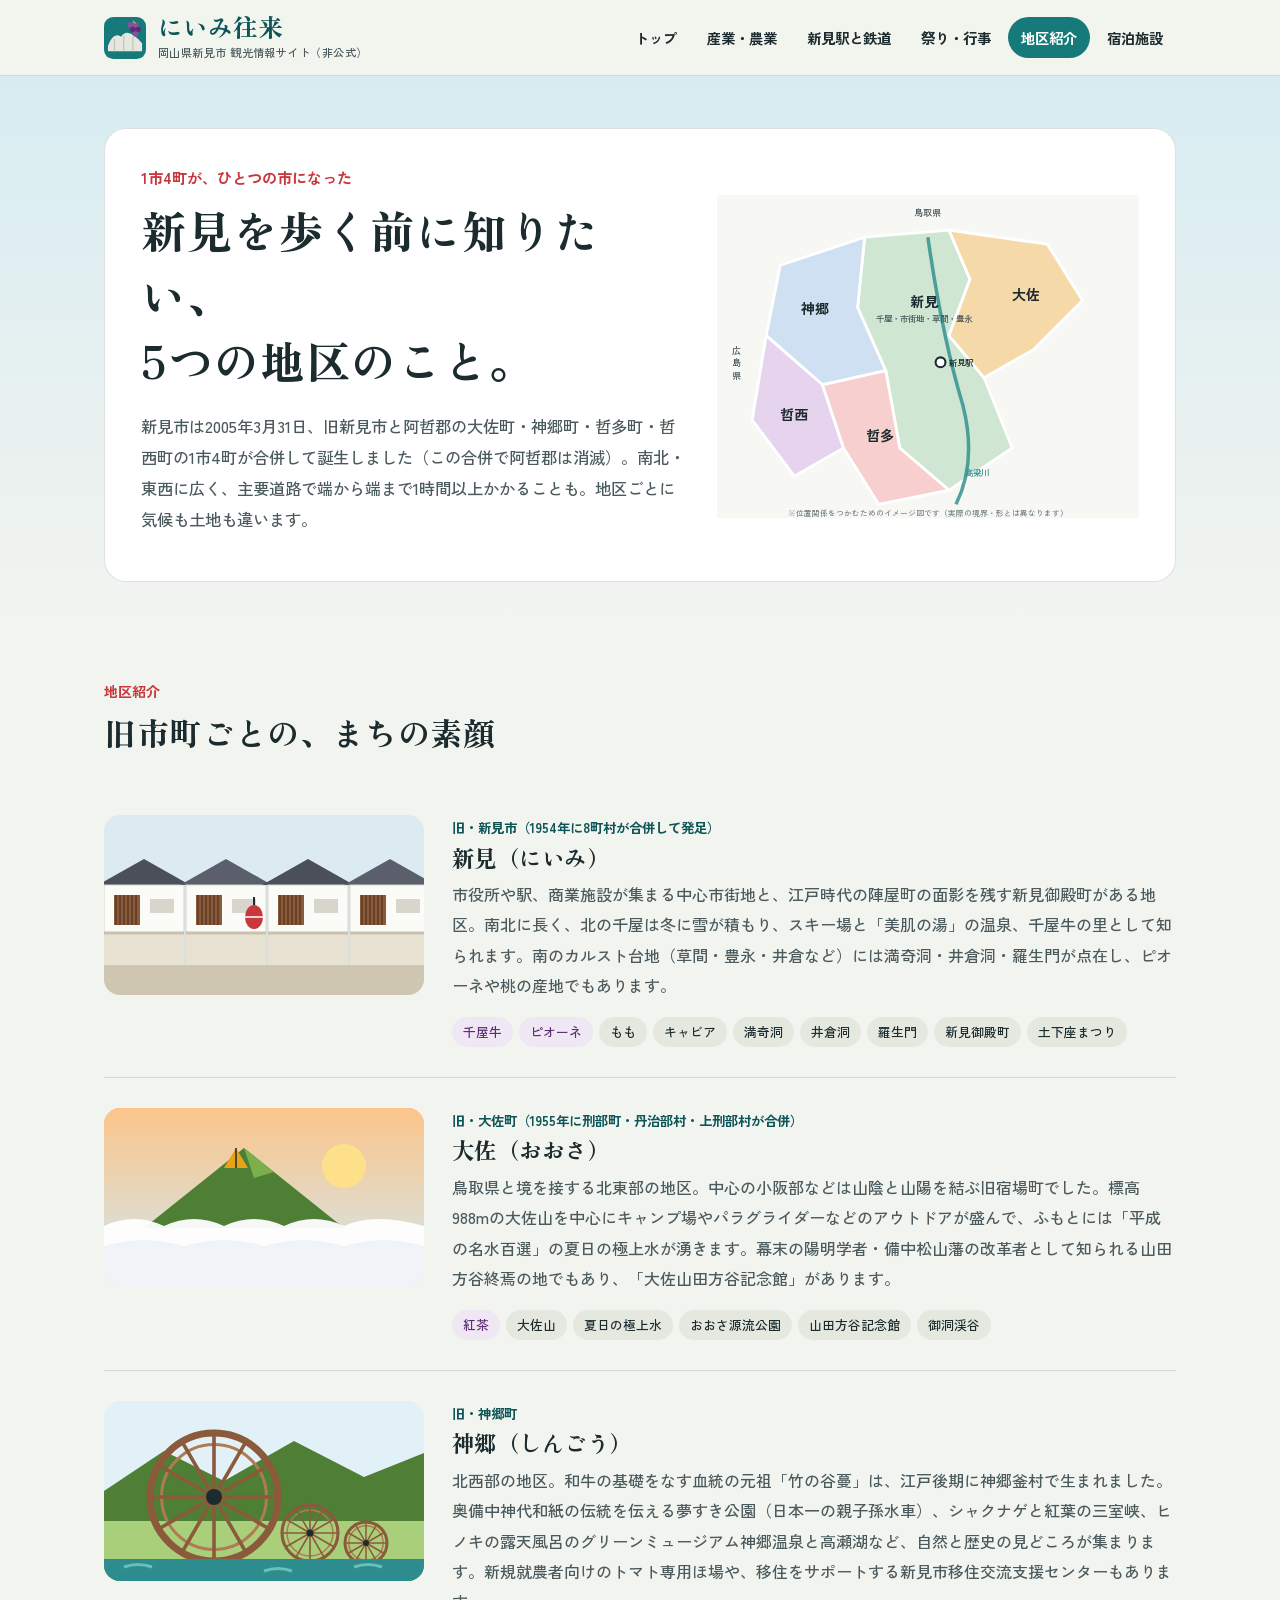
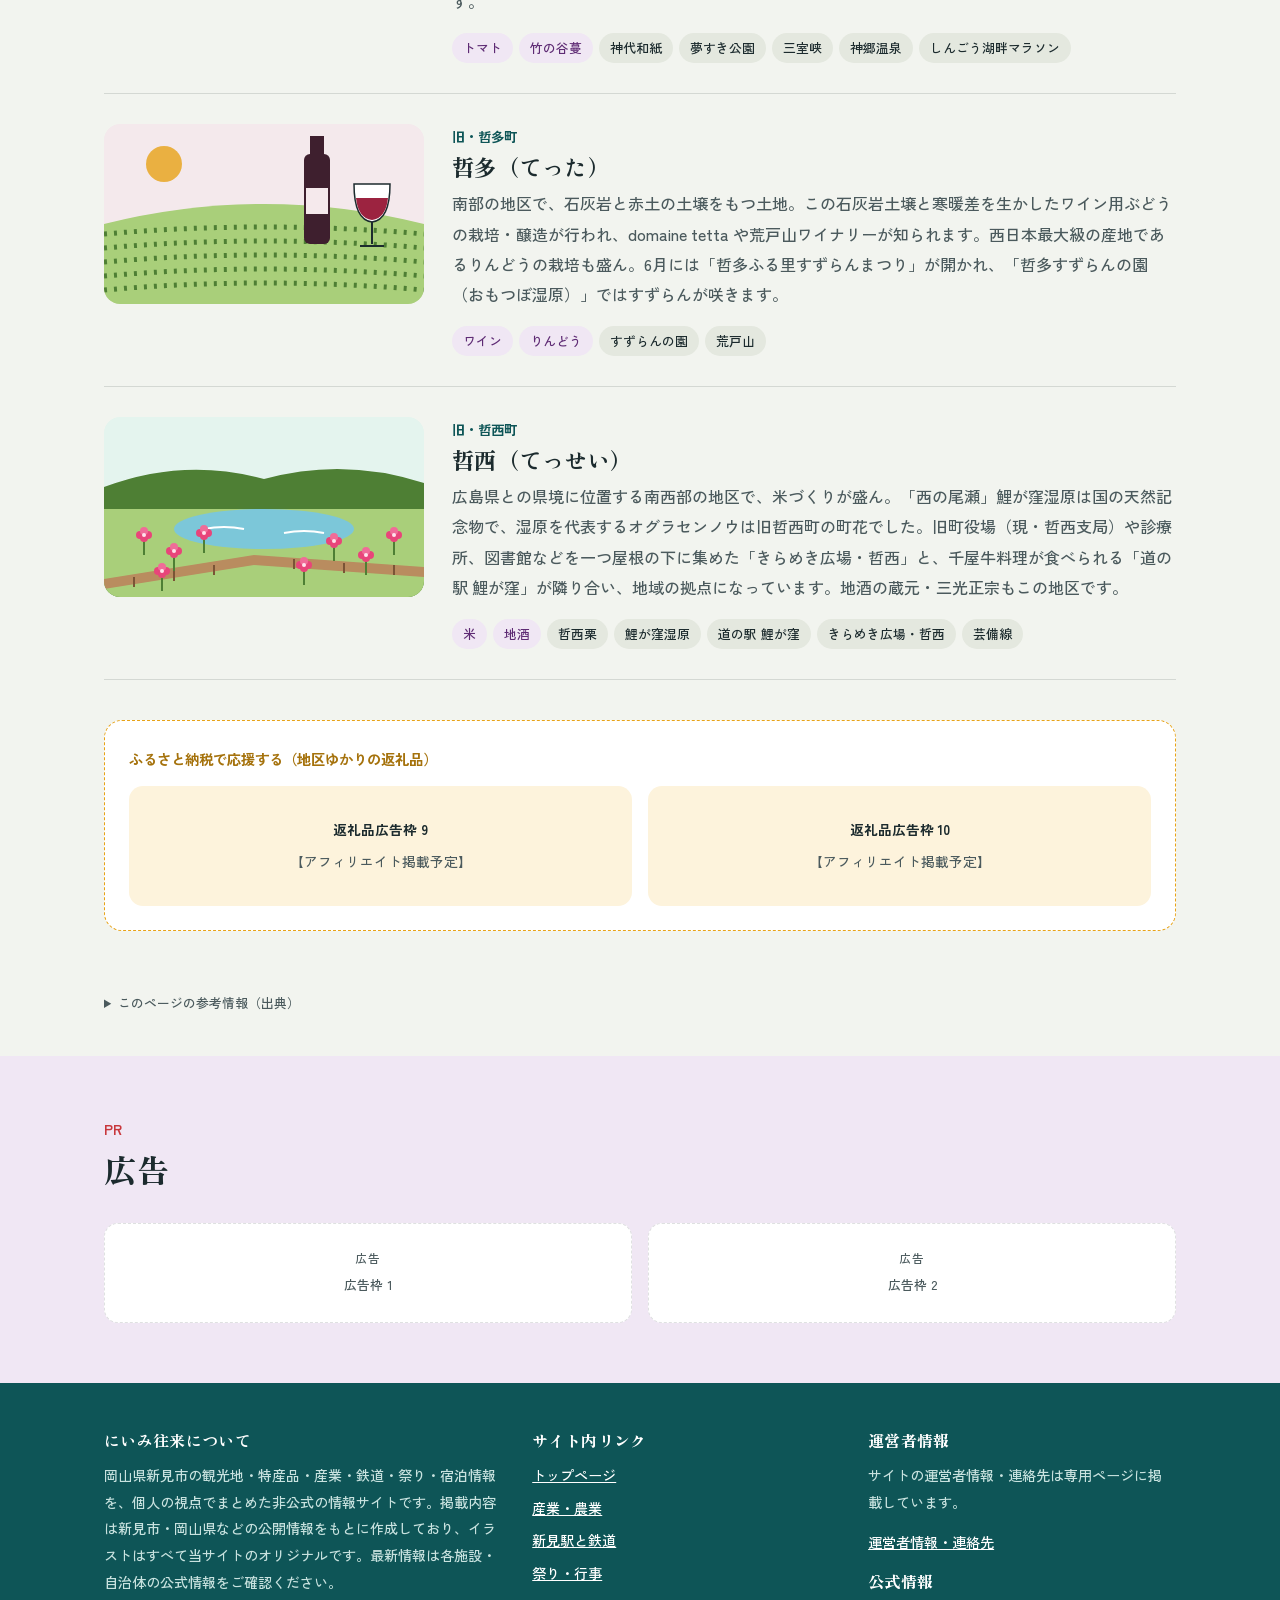
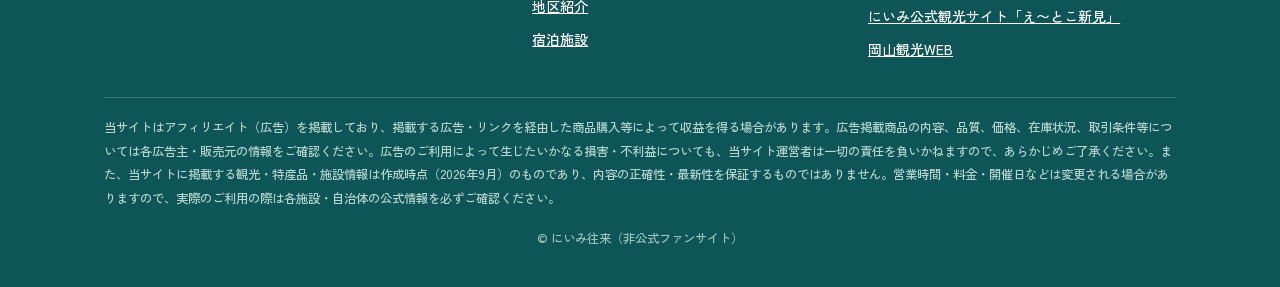
==== areas.html @ a533cf84 "Add files via upload" ====
<!DOCTYPE html>
<html lang="ja">
<head>
<meta charset="UTF-8">
<meta name="viewport" content="width=device-width, initial-scale=1.0">
<meta name="robots" content="index, follow">
<!-- 公開URLが決まったら href を書き換えてください -->
<link rel="canonical" href="https://leben-k.github.io/niimi/areas.html">
<title>地区紹介｜にいみ往来 岡山県新見市</title>
<meta name="description" content="新見市は2005年に旧新見市・大佐町・神郷町・哲多町・哲西町の1市4町が合併して誕生。5つの地区それぞれの歴史と特色、見どころ、特産を紹介します。">
<link rel="icon" type="image/svg+xml" href="favicon.svg">
<link rel="stylesheet" href="style.css">
</head>
<body>

<header class="site-header">
  <div class="wrap">
    <a class="brand" href="index.html"><svg class="brand-icon" aria-hidden="true" xmlns="http://www.w3.org/2000/svg" viewBox="0 0 64 64"><rect width="64" height="64" rx="14" fill="#16797A"/><path d="M6 44 Q14 22 26 30 Q36 14 58 40 V52 H6Z" fill="#E6E8E0"/><path d="M16 34 V52 M30 28 V52 M44 30 V52" stroke="#C4C8BB" stroke-width="2"/><circle cx="40" cy="12" r="4.2" fill="#8A4FA3"/><circle cx="48" cy="12" r="4.2" fill="#8A4FA3"/><circle cx="44" cy="19" r="4.2" fill="#5E2B74"/><circle cx="52" cy="19" r="4.2" fill="#5E2B74"/><circle cx="48" cy="26" r="4.2" fill="#8A4FA3"/><path d="M44 6 L48 10" stroke="#E8A317" stroke-width="2"/></svg><span><span class="brand-name">にいみ往来</span><span class="brand-sub">岡山県新見市 観光情報サイト（非公式）</span></span></a>
    <nav class="main-nav" aria-label="サイト内メニュー"><a href="index.html">トップ</a><a href="sangyo.html">産業・農業</a><a href="eki.html">新見駅と鉄道</a><a href="matsuri.html">祭り・行事</a><a href="areas.html" class="active">地区紹介</a><a href="shukuhaku.html">宿泊施設</a></nav>
  </div>
</header>
<main>

<section class="hero-sub">
  <div class="wrap">
    <div class="hero-copy">
      <div><span class="lead-place">1市4町が、ひとつの市になった</span><h1>新見を歩く前に知りたい、<br>5つの地区のこと。</h1><p>新見市は2005年3月31日、旧新見市と阿哲郡の大佐町・神郷町・哲多町・哲西町の1市4町が合併して誕生しました（この合併で阿哲郡は消滅）。南北・東西に広く、主要道路で端から端まで1時間以上かかることも。地区ごとに気候も土地も違います。</p></div>
      <svg class="areamap" viewBox="0 0 600 460" role="img" aria-label="新見市5地区の位置関係イメージ図" xmlns="http://www.w3.org/2000/svg" font-family="Zen Kaku Gothic New, sans-serif"><rect width="600" height="460" fill="#F7F8F4"/><text x="300" y="30" text-anchor="middle" font-size="13" fill="#46555A">鳥取県</text><g font-size="13" fill="#46555A"><text x="22" y="226">広</text><text x="22" y="244">島</text><text x="22" y="262">県</text></g><path d="M210 60 L330 50 L360 120 L330 200 L380 260 L420 360 L330 420 L260 360 L240 250 L200 160Z" fill="#CFE6D2" stroke="#fff" stroke-width="4"/><path d="M330 50 L470 70 L520 150 L450 220 L380 260 L330 200 L360 120Z" fill="#F6D9A8" stroke="#fff" stroke-width="4"/><path d="M210 60 L200 160 L240 250 L150 270 L70 200 L90 100Z" fill="#CFE0F2" stroke="#fff" stroke-width="4"/><path d="M70 200 L150 270 L180 360 L110 400 L50 320Z" fill="#E6D3EE" stroke="#fff" stroke-width="4"/><path d="M150 270 L240 250 L260 360 L330 420 L230 440 L180 360Z" fill="#F7CFCF" stroke="#fff" stroke-width="4"/><path d="M300 60 Q320 200 350 300 Q370 380 340 440" stroke="#2C8C8E" stroke-width="5" fill="none" opacity=".8"/><g font-size="20" font-weight="700" fill="#1C2B2E" text-anchor="middle"><text x="295" y="160">新見</text><text x="440" y="150">大佐</text><text x="140" y="170">神郷</text><text x="110" y="320">哲西</text><text x="232" y="350">哲多</text></g><g font-size="12" fill="#46555A" text-anchor="middle"><text x="295" y="180">千屋・市街地・草間・豊永</text><text x="370" y="400" fill="#2C8C8E">高梁川</text></g><circle cx="318" cy="238" r="7" fill="#fff" stroke="#1C2B2E" stroke-width="3"/><text x="330" y="244" font-size="12" fill="#1C2B2E">新見駅</text><text x="300" y="456" text-anchor="middle" font-size="11" fill="#7A8588">※位置関係をつかむためのイメージ図です（実際の境界・形とは異なります）</text></svg>
    </div>
  </div>
</section>
<section class="section">
  <div class="wrap">
    <div class="section-head"><span class="tag">地区紹介</span><h2>旧市町ごとの、まちの素顔</h2></div>
    <div class="area-block"><svg class="art" viewBox="0 0 320 180" role="img" aria-label="新見御殿町の白壁と格子の町並みのイラスト" xmlns="http://www.w3.org/2000/svg" preserveAspectRatio="xMidYMid slice"><rect width="320" height="180" fill="#DCEBF2"/><path d="M-6 70 L40 44 L86 70Z" fill="#4A4F5A"/><rect x="0" y="70" width="80" height="80" fill="#FBFBF7" stroke="#D7D5CC"/><rect x="0" y="118" width="80" height="32" fill="#E8E2D2"/><rect x="10" y="80" width="26" height="30" fill="#8A5A3B"/><path d="M12 80 V110" stroke="#5C3A24" stroke-width="1.5"/><path d="M16 80 V110" stroke="#5C3A24" stroke-width="1.5"/><path d="M20 80 V110" stroke="#5C3A24" stroke-width="1.5"/><path d="M24 80 V110" stroke="#5C3A24" stroke-width="1.5"/><path d="M28 80 V110" stroke="#5C3A24" stroke-width="1.5"/><path d="M32 80 V110" stroke="#5C3A24" stroke-width="1.5"/><rect x="46" y="84" width="24" height="14" fill="#D7D5CC"/><path d="M0 118 H80" stroke="#C9C1AD" stroke-width="3"/><path d="M76 70 L122 44 L168 70Z" fill="#5B5F6B"/><rect x="82" y="70" width="80" height="80" fill="#FBFBF7" stroke="#D7D5CC"/><rect x="82" y="118" width="80" height="32" fill="#E8E2D2"/><rect x="92" y="80" width="26" height="30" fill="#8A5A3B"/><path d="M94 80 V110" stroke="#5C3A24" stroke-width="1.5"/><path d="M98 80 V110" stroke="#5C3A24" stroke-width="1.5"/><path d="M102 80 V110" stroke="#5C3A24" stroke-width="1.5"/><path d="M106 80 V110" stroke="#5C3A24" stroke-width="1.5"/><path d="M110 80 V110" stroke="#5C3A24" stroke-width="1.5"/><path d="M114 80 V110" stroke="#5C3A24" stroke-width="1.5"/><rect x="128" y="84" width="24" height="14" fill="#D7D5CC"/><path d="M82 118 H162" stroke="#C9C1AD" stroke-width="3"/><path d="M158 70 L204 44 L250 70Z" fill="#4A4F5A"/><rect x="164" y="70" width="80" height="80" fill="#FBFBF7" stroke="#D7D5CC"/><rect x="164" y="118" width="80" height="32" fill="#E8E2D2"/><rect x="174" y="80" width="26" height="30" fill="#8A5A3B"/><path d="M176 80 V110" stroke="#5C3A24" stroke-width="1.5"/><path d="M180 80 V110" stroke="#5C3A24" stroke-width="1.5"/><path d="M184 80 V110" stroke="#5C3A24" stroke-width="1.5"/><path d="M188 80 V110" stroke="#5C3A24" stroke-width="1.5"/><path d="M192 80 V110" stroke="#5C3A24" stroke-width="1.5"/><path d="M196 80 V110" stroke="#5C3A24" stroke-width="1.5"/><rect x="210" y="84" width="24" height="14" fill="#D7D5CC"/><path d="M164 118 H244" stroke="#C9C1AD" stroke-width="3"/><path d="M240 70 L286 44 L332 70Z" fill="#5B5F6B"/><rect x="246" y="70" width="80" height="80" fill="#FBFBF7" stroke="#D7D5CC"/><rect x="246" y="118" width="80" height="32" fill="#E8E2D2"/><rect x="256" y="80" width="26" height="30" fill="#8A5A3B"/><path d="M258 80 V110" stroke="#5C3A24" stroke-width="1.5"/><path d="M262 80 V110" stroke="#5C3A24" stroke-width="1.5"/><path d="M266 80 V110" stroke="#5C3A24" stroke-width="1.5"/><path d="M270 80 V110" stroke="#5C3A24" stroke-width="1.5"/><path d="M274 80 V110" stroke="#5C3A24" stroke-width="1.5"/><path d="M278 80 V110" stroke="#5C3A24" stroke-width="1.5"/><rect x="292" y="84" width="24" height="14" fill="#D7D5CC"/><path d="M246 118 H326" stroke="#C9C1AD" stroke-width="3"/><rect y="150" width="320" height="30" fill="#CFC6B2"/><g transform="translate(150 96)"><path d="M0 -14 V-6" stroke="#1C2B2E" stroke-width="2"/><ellipse cx="0" cy="6" rx="9" ry="12" fill="#C8373B"/><path d="M-9 6 H9" stroke="#fff" stroke-width="1.5"/></g></svg><div><span class="old-name">旧・新見市（1954年に8町村が合併して発足）</span><h3>新見（にいみ）</h3><p>市役所や駅、商業施設が集まる中心市街地と、江戸時代の陣屋町の面影を残す新見御殿町がある地区。南北に長く、北の千屋は冬に雪が積もり、スキー場と「美肌の湯」の温泉、千屋牛の里として知られます。南のカルスト台地（草間・豊永・井倉など）には満奇洞・井倉洞・羅生門が点在し、ピオーネや桃の産地でもあります。</p><div class="chips"><span class="hot">千屋牛</span><span class="hot">ピオーネ</span><span class="">もも</span><span class="">キャビア</span><span class="">満奇洞</span><span class="">井倉洞</span><span class="">羅生門</span><span class="">新見御殿町</span><span class="">土下座まつり</span></div></div></div>
    <div class="area-block"><svg class="art" viewBox="0 0 320 180" role="img" aria-label="大佐山の雲海と朝日のイラスト" xmlns="http://www.w3.org/2000/svg" preserveAspectRatio="xMidYMid slice"><rect width="320" height="180" fill="#FCC58A"/><defs><linearGradient id="og" x1="0" y1="0" x2="0" y2="1"><stop offset="0" stop-color="#FCC58A"/><stop offset="1" stop-color="#CFE8F2"/></linearGradient></defs><rect width="320" height="180" fill="url(#og)"/><circle cx="240" cy="58" r="22" fill="#FFE08A"/><path d="M40 120 L140 40 L240 120Z" fill="#4E7F34"/><path d="M140 40 L170 64 L150 70 Z" fill="#7BAF4A"/><path d="M0 118 q30 -14 60 0 q30 -14 60 0 q30 -14 60 0 q30 -14 60 0 q30 -14 80 0 V180 H0Z" fill="#fff" opacity=".95"/><path d="M0 138 q40 -12 80 0 q40 -12 80 0 q40 -12 80 0 q40 -12 80 0 V180 H0Z" fill="#F0F4F8"/><path d="M120 60 L132 40 L144 60Z" fill="#E8A317"/><path d="M132 40 V60" stroke="#1C2B2E" stroke-width="1.5"/></svg><div><span class="old-name">旧・大佐町（1955年に刑部町・丹治部村・上刑部村が合併）</span><h3>大佐（おおさ）</h3><p>鳥取県と境を接する北東部の地区。中心の小阪部などは山陰と山陽を結ぶ旧宿場町でした。標高988mの大佐山を中心にキャンプ場やパラグライダーなどのアウトドアが盛んで、ふもとには「平成の名水百選」の夏日の極上水が湧きます。幕末の陽明学者・備中松山藩の改革者として知られる山田方谷終焉の地でもあり、「大佐山田方谷記念館」があります。</p><div class="chips"><span class="hot">紅茶</span><span class="">大佐山</span><span class="">夏日の極上水</span><span class="">おおさ源流公園</span><span class="">山田方谷記念館</span><span class="">御洞渓谷</span></div></div></div>
    <div class="area-block"><svg class="art" viewBox="0 0 320 180" role="img" aria-label="夢すき公園の親子孫水車のイラスト" xmlns="http://www.w3.org/2000/svg" preserveAspectRatio="xMidYMid slice"><rect width="320" height="180" fill="#E2F0F7"/><path d="M0 90 L60 50 L120 80 L190 40 L260 76 L320 52 V180 H0Z" fill="#4E7F34"/><rect y="120" width="320" height="60" fill="#A9CF7A"/><circle cx="110" cy="96" r="64" fill="none" stroke="#8A5A3B" stroke-width="7.1"/><circle cx="110" cy="96" r="52.5" fill="none" stroke="#B07B52" stroke-width="2.9"/><path d="M110 96 L174.0 96.0" stroke="#8A5A3B" stroke-width="3.6"/><path d="M110 96 L165.4 128.0" stroke="#8A5A3B" stroke-width="3.6"/><path d="M110 96 L142.0 151.4" stroke="#8A5A3B" stroke-width="3.6"/><path d="M110 96 L110.0 160.0" stroke="#8A5A3B" stroke-width="3.6"/><path d="M110 96 L78.0 151.4" stroke="#8A5A3B" stroke-width="3.6"/><path d="M110 96 L54.6 128.0" stroke="#8A5A3B" stroke-width="3.6"/><path d="M110 96 L46.0 96.0" stroke="#8A5A3B" stroke-width="3.6"/><path d="M110 96 L54.6 64.0" stroke="#8A5A3B" stroke-width="3.6"/><path d="M110 96 L78.0 40.6" stroke="#8A5A3B" stroke-width="3.6"/><path d="M110 96 L110.0 32.0" stroke="#8A5A3B" stroke-width="3.6"/><path d="M110 96 L142.0 40.6" stroke="#8A5A3B" stroke-width="3.6"/><path d="M110 96 L165.4 64.0" stroke="#8A5A3B" stroke-width="3.6"/><circle cx="110" cy="96" r="8.0" fill="#1C2B2E"/><circle cx="206" cy="132" r="28" fill="none" stroke="#8A5A3B" stroke-width="3.1"/><circle cx="206" cy="132" r="23.0" fill="none" stroke="#B07B52" stroke-width="1.5"/><path d="M206 132 L234.0 132.0" stroke="#8A5A3B" stroke-width="1.6"/><path d="M206 132 L230.2 146.0" stroke="#8A5A3B" stroke-width="1.6"/><path d="M206 132 L220.0 156.2" stroke="#8A5A3B" stroke-width="1.6"/><path d="M206 132 L206.0 160.0" stroke="#8A5A3B" stroke-width="1.6"/><path d="M206 132 L192.0 156.2" stroke="#8A5A3B" stroke-width="1.6"/><path d="M206 132 L181.8 146.0" stroke="#8A5A3B" stroke-width="1.6"/><path d="M206 132 L178.0 132.0" stroke="#8A5A3B" stroke-width="1.6"/><path d="M206 132 L181.8 118.0" stroke="#8A5A3B" stroke-width="1.6"/><path d="M206 132 L192.0 107.8" stroke="#8A5A3B" stroke-width="1.6"/><path d="M206 132 L206.0 104.0" stroke="#8A5A3B" stroke-width="1.6"/><path d="M206 132 L220.0 107.8" stroke="#8A5A3B" stroke-width="1.6"/><path d="M206 132 L230.2 118.0" stroke="#8A5A3B" stroke-width="1.6"/><circle cx="206" cy="132" r="3.5" fill="#1C2B2E"/><circle cx="262" cy="142" r="21" fill="none" stroke="#8A5A3B" stroke-width="3.0"/><circle cx="262" cy="142" r="17.2" fill="none" stroke="#B07B52" stroke-width="1.5"/><path d="M262 142 L283.0 142.0" stroke="#8A5A3B" stroke-width="1.5"/><path d="M262 142 L280.2 152.5" stroke="#8A5A3B" stroke-width="1.5"/><path d="M262 142 L272.5 160.2" stroke="#8A5A3B" stroke-width="1.5"/><path d="M262 142 L262.0 163.0" stroke="#8A5A3B" stroke-width="1.5"/><path d="M262 142 L251.5 160.2" stroke="#8A5A3B" stroke-width="1.5"/><path d="M262 142 L243.8 152.5" stroke="#8A5A3B" stroke-width="1.5"/><path d="M262 142 L241.0 142.0" stroke="#8A5A3B" stroke-width="1.5"/><path d="M262 142 L243.8 131.5" stroke="#8A5A3B" stroke-width="1.5"/><path d="M262 142 L251.5 123.8" stroke="#8A5A3B" stroke-width="1.5"/><path d="M262 142 L262.0 121.0" stroke="#8A5A3B" stroke-width="1.5"/><path d="M262 142 L272.5 123.8" stroke="#8A5A3B" stroke-width="1.5"/><path d="M262 142 L280.2 131.5" stroke="#8A5A3B" stroke-width="1.5"/><circle cx="262" cy="142" r="3.0" fill="#1C2B2E"/><rect y="158" width="320" height="22" fill="#2C8C8E"/><path d="M20 166 q14 -5 28 0 M160 170 q14 -5 28 0 M250 166 q14 -5 28 0" stroke="#6BBFBB" stroke-width="3" fill="none"/></svg><div><span class="old-name">旧・神郷町</span><h3>神郷（しんごう）</h3><p>北西部の地区。和牛の基礎をなす血統の元祖「竹の谷蔓」は、江戸後期に神郷釜村で生まれました。奥備中神代和紙の伝統を伝える夢すき公園（日本一の親子孫水車）、シャクナゲと紅葉の三室峡、ヒノキの露天風呂のグリーンミュージアム神郷温泉と高瀬湖など、自然と歴史の見どころが集まります。新規就農者向けのトマト専用ほ場や、移住をサポートする新見市移住交流支援センターもあります。</p><div class="chips"><span class="hot">トマト</span><span class="hot">竹の谷蔓</span><span class="">神代和紙</span><span class="">夢すき公園</span><span class="">三室峡</span><span class="">神郷温泉</span><span class="">しんごう湖畔マラソン</span></div></div></div>
    <div class="area-block"><svg class="art" viewBox="0 0 320 180" role="img" aria-label="石灰岩土壌のぶどう畑とワインのイラスト" xmlns="http://www.w3.org/2000/svg" preserveAspectRatio="xMidYMid slice"><rect width="320" height="180" fill="#F4E9EC"/><path d="M0 100 Q160 60 320 100 V180 H0Z" fill="#A9CF7A"/><path d="M0 110 Q160 96 320 110" stroke="#4E7F34" stroke-width="5" stroke-dasharray="3 7" fill="none"/><path d="M0 124 Q160 110 320 124" stroke="#4E7F34" stroke-width="5" stroke-dasharray="3 7" fill="none"/><path d="M0 138 Q160 124 320 138" stroke="#4E7F34" stroke-width="5" stroke-dasharray="3 7" fill="none"/><path d="M0 152 Q160 138 320 152" stroke="#4E7F34" stroke-width="5" stroke-dasharray="3 7" fill="none"/><path d="M0 166 Q160 152 320 166" stroke="#4E7F34" stroke-width="5" stroke-dasharray="3 7" fill="none"/><rect x="200" y="30" width="26" height="90" rx="6" fill="#3E1F2E"/><rect x="206" y="12" width="14" height="24" fill="#3E1F2E"/><rect x="202" y="64" width="22" height="26" fill="#F5E9EC"/><path d="M250 60 H286 Q286 96 268 98 Q250 96 250 60Z" fill="#fff" stroke="#1C2B2E" stroke-width="1.5"/><path d="M252 74 H284 Q282 94 268 96 Q254 94 252 74Z" fill="#9C2340"/><path d="M268 98 V120 M256 122 H280" stroke="#1C2B2E" stroke-width="2"/><circle cx="60" cy="40" r="18" fill="#E8A317" opacity=".8"/></svg><div><span class="old-name">旧・哲多町</span><h3>哲多（てった）</h3><p>南部の地区で、石灰岩と赤土の土壌をもつ土地。この石灰岩土壌と寒暖差を生かしたワイン用ぶどうの栽培・醸造が行われ、domaine tetta や荒戸山ワイナリーが知られます。西日本最大級の産地であるりんどうの栽培も盛ん。6月には「哲多ふる里すずらんまつり」が開かれ、「哲多すずらんの園（おもつぼ湿原）」ではすずらんが咲きます。</p><div class="chips"><span class="hot">ワイン</span><span class="hot">りんどう</span><span class="">すずらんの園</span><span class="">荒戸山</span></div></div></div>
    <div class="area-block"><svg class="art" viewBox="0 0 320 180" role="img" aria-label="鯉が窪湿原の木道とオグラセンノウのイラスト" xmlns="http://www.w3.org/2000/svg" preserveAspectRatio="xMidYMid slice"><rect width="320" height="180" fill="#E4F4EE"/><path d="M0 70 Q80 40 160 62 Q240 40 320 66 V180 H0Z" fill="#4E7F34"/><path d="M0 92 H320 V180 H0Z" fill="#A9CF7A"/><ellipse cx="160" cy="112" rx="90" ry="20" fill="#7CC7D9"/><path d="M100 112 q20 -4 40 0 M180 116 q20 -4 40 0" stroke="#fff" stroke-width="2" fill="none"/><path d="M0 162 L150 138 L320 150 L320 160 L150 148 L0 172Z" fill="#B98C5F"/><path d="M30 160 V170 M70 154 V164 M110 148 V158 M190 142 V152 M240 146 V156 M290 148 V158" stroke="#7A5436" stroke-width="2"/><g transform="translate(40 120)"><path d="M0 0 V18" stroke="#4E7F34" stroke-width="2"/><circle cx="-4" cy="-2" r="4" fill="#E8457A"/><circle cx="4" cy="-2" r="4" fill="#E8457A"/><circle cx="0" cy="-6" r="4" fill="#F06C98"/><circle cx="0" cy="1" r="4" fill="#E8457A"/><circle cx="0" cy="-2" r="2" fill="#FFE3EC"/></g><g transform="translate(70 136)"><path d="M0 0 V18" stroke="#4E7F34" stroke-width="2"/><circle cx="-4" cy="-2" r="4" fill="#E8457A"/><circle cx="4" cy="-2" r="4" fill="#E8457A"/><circle cx="0" cy="-6" r="4" fill="#F06C98"/><circle cx="0" cy="1" r="4" fill="#E8457A"/><circle cx="0" cy="-2" r="2" fill="#FFE3EC"/></g><g transform="translate(100 118)"><path d="M0 0 V18" stroke="#4E7F34" stroke-width="2"/><circle cx="-4" cy="-2" r="4" fill="#E8457A"/><circle cx="4" cy="-2" r="4" fill="#E8457A"/><circle cx="0" cy="-6" r="4" fill="#F06C98"/><circle cx="0" cy="1" r="4" fill="#E8457A"/><circle cx="0" cy="-2" r="2" fill="#FFE3EC"/></g><g transform="translate(230 126)"><path d="M0 0 V18" stroke="#4E7F34" stroke-width="2"/><circle cx="-4" cy="-2" r="4" fill="#E8457A"/><circle cx="4" cy="-2" r="4" fill="#E8457A"/><circle cx="0" cy="-6" r="4" fill="#F06C98"/><circle cx="0" cy="1" r="4" fill="#E8457A"/><circle cx="0" cy="-2" r="2" fill="#FFE3EC"/></g><g transform="translate(262 140)"><path d="M0 0 V18" stroke="#4E7F34" stroke-width="2"/><circle cx="-4" cy="-2" r="4" fill="#E8457A"/><circle cx="4" cy="-2" r="4" fill="#E8457A"/><circle cx="0" cy="-6" r="4" fill="#F06C98"/><circle cx="0" cy="1" r="4" fill="#E8457A"/><circle cx="0" cy="-2" r="2" fill="#FFE3EC"/></g><g transform="translate(290 120)"><path d="M0 0 V18" stroke="#4E7F34" stroke-width="2"/><circle cx="-4" cy="-2" r="4" fill="#E8457A"/><circle cx="4" cy="-2" r="4" fill="#E8457A"/><circle cx="0" cy="-6" r="4" fill="#F06C98"/><circle cx="0" cy="1" r="4" fill="#E8457A"/><circle cx="0" cy="-2" r="2" fill="#FFE3EC"/></g><g transform="translate(200 150)"><path d="M0 0 V18" stroke="#4E7F34" stroke-width="2"/><circle cx="-4" cy="-2" r="4" fill="#E8457A"/><circle cx="4" cy="-2" r="4" fill="#E8457A"/><circle cx="0" cy="-6" r="4" fill="#F06C98"/><circle cx="0" cy="1" r="4" fill="#E8457A"/><circle cx="0" cy="-2" r="2" fill="#FFE3EC"/></g><g transform="translate(58 156)"><path d="M0 0 V18" stroke="#4E7F34" stroke-width="2"/><circle cx="-4" cy="-2" r="4" fill="#E8457A"/><circle cx="4" cy="-2" r="4" fill="#E8457A"/><circle cx="0" cy="-6" r="4" fill="#F06C98"/><circle cx="0" cy="1" r="4" fill="#E8457A"/><circle cx="0" cy="-2" r="2" fill="#FFE3EC"/></g></svg><div><span class="old-name">旧・哲西町</span><h3>哲西（てっせい）</h3><p>広島県との県境に位置する南西部の地区で、米づくりが盛ん。「西の尾瀬」鯉が窪湿原は国の天然記念物で、湿原を代表するオグラセンノウは旧哲西町の町花でした。旧町役場（現・哲西支局）や診療所、図書館などを一つ屋根の下に集めた「きらめき広場・哲西」と、千屋牛料理が食べられる「道の駅 鯉が窪」が隣り合い、地域の拠点になっています。地酒の蔵元・三光正宗もこの地区です。</p><div class="chips"><span class="hot">米</span><span class="hot">地酒</span><span class="">哲西栗</span><span class="">鯉が窪湿原</span><span class="">道の駅 鯉が窪</span><span class="">きらめき広場・哲西</span><span class="">芸備線</span></div></div></div>
    
    <div class="furusato-block">
      <span class="furusato-label">ふるさと納税で応援する（地区ゆかりの返礼品）</span>
      <div class="furusato-grid">
        <!-- ふるさと納税アフィリエイト広告9 ここに挿入 -->
        <div class="furusato-slot"><span class="slot-title">返礼品広告枠 9</span><span>【アフィリエイト掲載予定】</span></div>
        <!-- ふるさと納税アフィリエイト広告10 ここに挿入 -->
        <div class="furusato-slot"><span class="slot-title">返礼品広告枠 10</span><span>【アフィリエイト掲載予定】</span></div>
      </div>
    </div>
  </div>
</section>
<div class="sources wrap" style="padding-bottom:40px;"><details><summary>このページの参考情報（出典）</summary><ul><li><a href="https://nimmi.jp/main190405/" target="_blank" rel="noopener">にいみってどんなところ？ 5つのエリア（ニミログ）</a></li><li><a href="https://ja.wikipedia.org/wiki/%E6%96%B0%E8%A6%8B%E5%B8%82" target="_blank" rel="noopener">新見市（Wikipedia）</a></li><li><a href="https://ja.wikipedia.org/wiki/%E5%A4%A7%E4%BD%90%E7%94%BA" target="_blank" rel="noopener">大佐町（Wikipedia）</a></li><li><a href="https://kotobank.jp/word/%E5%A4%A7%E4%BD%90%E5%B1%B1-39230" target="_blank" rel="noopener">大佐山（コトバンク）</a></li><li><a href="https://ja.wikipedia.org/wiki/%E7%AB%B9%E3%81%AE%E8%B0%B7%E8%94%93" target="_blank" rel="noopener">竹の谷蔓（Wikipedia）</a></li><li><a href="https://nihonwine.jp/winery_intro/tetta/" target="_blank" rel="noopener">domaine tetta（日本ワイン）</a></li><li><a href="https://4travel.jp/travelogue/10692525" target="_blank" rel="noopener">鯉が窪湿原（フォートラベル旅行記）</a></li></ul></details></div>
</main>
<!-- ===================== アフィリエイト広告（下部・2枠横並び） ===================== -->
<section class="section tint-pione">
  <div class="wrap">
    <div class="section-head"><span class="tag">PR</span><h2>広告</h2></div>
    <div class="ad-row">
      <!-- アフィリエイト広告1 ここに挿入してください -->
      <div class="ad-slot"><span class="ad-label">広告</span><span class="ad-note">広告枠 1</span></div>
      <!-- アフィリエイト広告2 ここに挿入してください -->
      <div class="ad-slot"><span class="ad-label">広告</span><span class="ad-note">広告枠 2</span></div>
    </div>
  </div>
</section>

<footer class="site-footer">
  <div class="wrap">
    <div class="footer-grid">
      <div>
        <h4>にいみ往来について</h4>
        <p>岡山県新見市の観光地・特産品・産業・鉄道・祭り・宿泊情報を、個人の視点でまとめた非公式の情報サイトです。掲載内容は新見市・岡山県などの公開情報をもとに作成しており、イラストはすべて当サイトのオリジナルです。最新情報は各施設・自治体の公式情報をご確認ください。</p>
      </div>
      <div>
        <h4>サイト内リンク</h4>
        <ul><li><a href="index.html">トップページ</a></li><li><a href="sangyo.html">産業・農業</a></li><li><a href="eki.html">新見駅と鉄道</a></li><li><a href="matsuri.html">祭り・行事</a></li><li><a href="areas.html">地区紹介</a></li><li><a href="shukuhaku.html">宿泊施設</a></li></ul>
      </div>
      <div>
        <h4>運営者情報</h4>
        <p>サイトの運営者情報・連絡先は専用ページに掲載しています。</p>
        <ul><li><a href="unei.html">運営者情報・連絡先</a></li></ul>
        <h4 style="margin-top:14px;">公式情報</h4>
        <ul>
          <li><a href="https://www.city.niimi.okayama.jp/kanko/" target="_blank" rel="noopener">にいみ公式観光サイト「え〜とこ新見」</a></li>
          <li><a href="https://www.okayama-kanko.jp/" target="_blank" rel="noopener">岡山観光WEB</a></li>
        </ul>
      </div>
    </div>
    <div class="disclaimer">
      当サイトはアフィリエイト（広告）を掲載しており、掲載する広告・リンクを経由した商品購入等によって収益を得る場合があります。広告掲載商品の内容、品質、価格、在庫状況、取引条件等については各広告主・販売元の情報をご確認ください。広告のご利用によって生じたいかなる損害・不利益についても、当サイト運営者は一切の責任を負いかねますので、あらかじめご了承ください。また、当サイトに掲載する観光・特産品・施設情報は作成時点（2026年9月）のものであり、内容の正確性・最新性を保証するものではありません。営業時間・料金・開催日などは変更される場合がありますので、実際のご利用の際は各施設・自治体の公式情報を必ずご確認ください。
    </div>
    <p class="copyright">© にいみ往来（非公式ファンサイト）</p>
  </div>
</footer>
</body>
</html>
---- style.css ----
@import url('https://fonts.googleapis.com/css2?family=Zen+Antique+Soft&family=Zen+Kaku+Gothic+New:wght@400;500;700;900&display=swap');

/* =========================================================
   にいみ往来 — 色は新見の素材から
   石灰白（カルスト）／高梁川の青緑／ピオーネの紫／紅葉の朱／稲穂の金
   ========================================================= */
:root{
  --limestone:#F2F4EF;
  --limestone-deep:#E4E8DF;
  --river:#16797A;
  --river-deep:#0E5557;
  --river-pale:#DDF0EE;
  --pione:#5E2B74;
  --pione-pale:#F0E7F4;
  --maple:#C8373B;
  --maple-pale:#FBE9E7;
  --gold:#E8A317;
  --gold-pale:#FDF3DC;
  --leaf-pale:#E8F2DE;
  --ink:#1C2B2E;
  --ink-sub:#4B5A5D;
  --line:rgba(28,43,46,0.14);
  --white:#FFFFFF;
}

*{box-sizing:border-box;}
html{scroll-behavior:smooth;}
@media (prefers-reduced-motion:reduce){html{scroll-behavior:auto;}}

body{
  margin:0;
  background:var(--limestone);
  color:var(--ink);
  font-family:'Zen Kaku Gothic New','Hiragino Kaku Gothic ProN','Yu Gothic',sans-serif;
  font-weight:500;
  line-height:1.9;
  -webkit-font-smoothing:antialiased;
}
h1,h2,h3,h4{
  font-family:'Zen Antique Soft','Hiragino Mincho ProN','Yu Mincho',serif;
  font-weight:400;
  margin:0 0 .5em;
  line-height:1.45;
  letter-spacing:.02em;
}
p{margin:0 0 1em;}
a{color:var(--river-deep);}
a:hover{color:var(--maple);}
:focus-visible{outline:3px solid var(--gold); outline-offset:3px; border-radius:4px;}
img,svg{max-width:100%; display:block;}

.wrap{max-width:1120px; margin:0 auto; padding:0 24px;}

/* ---------- header ---------- */
.site-header{
  position:sticky; top:0; z-index:50;
  background:rgba(242,244,239,.94);
  backdrop-filter:blur(6px);
  border-bottom:1px solid var(--line);
}
.site-header .wrap{
  display:flex; align-items:center; justify-content:space-between;
  padding-top:12px; padding-bottom:12px; flex-wrap:wrap; gap:10px;
}
.brand{display:flex; align-items:center; gap:12px; text-decoration:none; color:var(--ink);}
.brand-icon{width:42px; height:42px; flex-shrink:0;}
.brand-name{font-family:'Zen Antique Soft',serif; font-size:1.55rem; line-height:1.2; display:block; color:var(--river-deep);}
.brand-sub{display:block; font-size:.7rem; color:var(--ink-sub); letter-spacing:.04em;}
.main-nav{display:flex; gap:4px; flex-wrap:wrap;}
.main-nav a{
  display:inline-block; padding:7px 13px; border-radius:999px;
  font-weight:700; font-size:.9rem; color:var(--ink); text-decoration:none;
}
.main-nav a:hover{background:var(--river-pale); color:var(--river-deep);}
.main-nav a.active{background:var(--river); color:#fff;}

/* ---------- hero ---------- */
.hero{position:relative; background:#BFE2EE;}
.hero .panorama{width:100%; height:clamp(260px,38vw,440px);}
.hero-copy{
  position:relative; margin-top:-90px; z-index:2;
  background:var(--white); border-radius:22px; padding:34px 36px 30px;
  max-width:720px; border:1px solid var(--line);
}
.hero-copy .lead-place{color:var(--maple); font-weight:700; font-size:.95rem; display:block; margin-bottom:6px;}
.hero-copy h1{font-size:clamp(1.8rem,4.2vw,2.8rem); margin-bottom:.4em; color:var(--ink);}
.hero-copy p{color:var(--ink-sub); font-size:1.02rem; max-width:44em;}
.hero-sub{padding:52px 0 36px; background:linear-gradient(180deg,#D7ECF2 0%,var(--limestone) 100%);}
.hero-sub .hero-copy{margin-top:0; max-width:none; display:grid; grid-template-columns:1.3fr 1fr; gap:28px; align-items:center;}
.hero-sub .hero-copy .art{border-radius:16px;}
.btn{
  display:inline-block; padding:12px 26px; border-radius:999px; margin:8px 6px 0 0;
  background:var(--river); color:#fff; font-weight:700; text-decoration:none;
}
.btn:hover{background:var(--river-deep); color:#fff;}
.btn-outline{background:transparent; border:2px solid var(--river); color:var(--river-deep);}
.btn-outline:hover{background:var(--river-pale); color:var(--river-deep);}

/* ---------- facts band ---------- */
.facts{padding:34px 0 10px;}
.facts dl{display:grid; grid-template-columns:repeat(auto-fit,minmax(170px,1fr)); gap:14px; margin:0;}
.facts .fact{background:var(--white); border:1px solid var(--line); border-radius:14px; padding:14px 18px;}
.facts dt{font-size:.8rem; color:var(--ink-sub);}
.facts dd{margin:0; font-family:'Zen Antique Soft',serif; font-size:1.5rem; color:var(--river-deep); line-height:1.3;}
.facts dd small{font-family:'Zen Kaku Gothic New',sans-serif; font-size:.78rem; color:var(--ink-sub);}
.facts .src{font-size:.75rem; color:var(--ink-sub); margin-top:8px;}

/* ---------- sections ---------- */
.section{padding:60px 0;}
.section.tint-river{background:var(--river-pale);}
.section.tint-pione{background:var(--pione-pale);}
.section.tint-gold{background:var(--gold-pale);}
.section.tint-leaf{background:var(--leaf-pale);}
.section.tint-maple{background:var(--maple-pale);}
.section-head{max-width:700px; margin:0 0 30px;}
.section-head .tag{color:var(--maple); font-weight:700; font-size:.88rem; display:block; margin-bottom:4px;}
.section-head h2{font-size:clamp(1.45rem,3vw,2rem);}
.section-head p{color:var(--ink-sub); margin-bottom:0;}

/* ---------- illustrated cards ---------- */
.grid{display:grid; grid-template-columns:repeat(auto-fill,minmax(250px,1fr)); gap:22px;}
.grid.wide{grid-template-columns:repeat(auto-fill,minmax(320px,1fr));}
.card{
  background:var(--white); border:1px solid var(--line); border-radius:18px;
  overflow:hidden; display:flex; flex-direction:column;
}
.card .art{width:100%; aspect-ratio:16/9; height:auto;}
.card-body{padding:18px 20px 20px; display:flex; flex-direction:column; gap:6px; flex:1;}
.card .place{font-size:.78rem; font-weight:700; color:var(--river-deep);}
.card h3{font-size:1.14rem; margin:0;}
.card p{color:var(--ink-sub); font-size:.92rem; margin:0;}
.card .note{
  margin-top:auto; padding-top:10px; font-size:.8rem; color:var(--ink);
}
.card .note span{display:inline-block; background:var(--limestone); border-radius:8px; padding:3px 10px;}
.card .alert{font-size:.8rem; color:var(--maple); font-weight:700;}

/* ---------- spot list (gourmet etc.) ---------- */
.spots{display:grid; grid-template-columns:repeat(auto-fill,minmax(300px,1fr)); gap:16px;}
.spot{background:var(--white); border-radius:14px; padding:18px 20px; border-left:6px solid var(--gold);}
.spot:nth-child(3n+2){border-left-color:var(--river);}
.spot:nth-child(3n){border-left-color:var(--pione);}
.spot h3{font-size:1.05rem; margin-bottom:2px;}
.spot .where{font-size:.8rem; color:var(--ink-sub); display:block; margin-bottom:6px;}
.spot p{font-size:.92rem; color:var(--ink-sub); margin:0;}

/* ---------- feature split ---------- */
.split{display:grid; grid-template-columns:1fr 1fr; gap:34px; align-items:center;}
.split .art, .split .railmap, .split .areamap{border-radius:18px; border:1px solid var(--line); background:#fff;}
.split.reverse > :first-child{order:2;}
.split h3{font-size:1.35rem;}
.split p{color:var(--ink-sub);}

/* ---------- data table ---------- */
.table-scroll{overflow-x:auto; background:#fff; border-radius:14px; border:1px solid var(--line);}
table.info{border-collapse:collapse; width:100%; min-width:520px; font-size:.92rem;}
table.info th, table.info td{padding:12px 16px; border-bottom:1px solid var(--line); text-align:left; vertical-align:top;}
table.info th{background:var(--river-pale); color:var(--river-deep); white-space:nowrap; font-weight:700;}
table.info tr:last-child th, table.info tr:last-child td{border-bottom:none;}

/* ---------- area blocks ---------- */
.area-block{display:grid; grid-template-columns:320px 1fr; gap:28px; padding:30px 0; border-bottom:1px solid var(--line); align-items:start;}
.area-block:last-child{border-bottom:none;}
.area-block .art{border-radius:16px; width:100%; height:auto; aspect-ratio:16/9;}
.area-block .old-name{font-size:.84rem; color:var(--river-deep); font-weight:700; display:block;}
.area-block h3{font-size:1.4rem; margin-bottom:6px;}
.area-block p{color:var(--ink-sub);}
.chips{display:flex; flex-wrap:wrap; gap:6px; margin-top:4px;}
.chips span{font-size:.8rem; background:var(--limestone-deep); padding:3px 11px; border-radius:999px;}
.chips span.hot{background:var(--pione-pale); color:var(--pione);}

/* ---------- timeline ---------- */
.month-block{margin-bottom:42px;}
.month-block > h3{
  font-size:1.3rem; display:flex; align-items:center; gap:10px;
  padding-bottom:6px; border-bottom:2px solid var(--maple); margin-bottom:18px;
}
.events{display:grid; grid-template-columns:repeat(auto-fill,minmax(310px,1fr)); gap:16px;}
.event{background:#fff; border:1px solid var(--line); border-radius:16px; padding:16px 18px; display:grid; grid-template-columns:56px 1fr; gap:14px;}
.event .ev-icon{width:56px; height:56px; background:var(--limestone); border-radius:12px; padding:4px;}
.event .when{font-size:.8rem; font-weight:700; color:var(--maple);}
.event h4{font-family:'Zen Antique Soft',serif; font-size:1.08rem; margin:2px 0 4px;}
.event .meta{font-size:.78rem; color:var(--ink-sub); margin-bottom:4px;}
.event p{font-size:.88rem; color:var(--ink-sub); margin:0;}
.event.highlight{grid-column:1/-1; background:var(--maple-pale); border-color:rgba(200,55,59,.35); grid-template-columns:120px 1fr;}
.event.highlight .ev-icon{width:120px; height:120px; background:#fff;}
.event.highlight h4{font-size:1.4rem;}
.event.highlight p{font-size:.95rem;}

/* ---------- lodging ---------- */
.lodging-item{display:flex; gap:18px; padding:20px 0; border-bottom:1px solid var(--line);}
.lodging-item:last-child{border-bottom:none;}
.lodging-item .icon{width:48px; height:48px; flex-shrink:0; margin-top:4px;}
.lodging-item h4{font-size:1.1rem; margin-bottom:2px;}
.lodging-item .where{font-size:.8rem; color:var(--ink-sub);}
.lodging-item p{color:var(--ink-sub); font-size:.92rem; margin:4px 0 0;}
.lodge-group{background:#fff; border-radius:18px; padding:8px 26px; border:1px solid var(--line);}

/* ---------- callout ---------- */
.callout{background:#fff; border:2px dashed var(--gold); border-radius:16px; padding:16px 20px; font-size:.9rem; color:var(--ink-sub);}
.callout strong{color:var(--ink);}

/* ---------- furusato / ad ---------- */
.furusato-block{margin-top:40px; padding:24px; background:#fff; border:1px dashed var(--gold); border-radius:18px;}
.furusato-block .furusato-label{font-weight:700; color:#A5720C; font-size:.9rem; margin-bottom:14px; display:block;}
.furusato-grid{display:grid; grid-template-columns:repeat(auto-fit,minmax(180px,1fr)); gap:16px;}
.furusato-slot{background:var(--gold-pale); border-radius:14px; padding:18px; text-align:center; font-size:.85rem; color:var(--ink-sub); min-height:120px; display:flex; flex-direction:column; justify-content:center; align-items:center; gap:6px;}
.furusato-slot .slot-title{font-weight:700; color:var(--ink);}
.ad-row{display:flex; gap:16px; flex-wrap:wrap; margin-top:18px;}
.ad-slot{flex:1 1 300px; min-height:100px; border:1px dashed var(--line); border-radius:14px; background:#fff; display:flex; flex-direction:column; align-items:center; justify-content:center; gap:4px; padding:16px;}
.ad-slot .ad-label{font-size:.72rem; letter-spacing:.05em; color:var(--ink-sub);}
.ad-slot .ad-note{font-size:.8rem; color:var(--ink-sub);}

/* ---------- sources ---------- */
.sources{font-size:.8rem; color:var(--ink-sub);}
.sources ul{padding-left:1.2em; margin:6px 0 0;}
.sources li{margin-bottom:2px;}

/* ---------- footer ---------- */
.site-footer{background:var(--river-deep); color:#E3F1EF; padding:46px 0 24px;}
.site-footer a{color:#fff;}
.footer-grid{display:grid; grid-template-columns:1.3fr 1fr 1fr; gap:28px; margin-bottom:28px;}
.footer-grid h4{color:#fff; font-size:1rem; margin-bottom:10px;}
.footer-grid p, .footer-grid li{color:#C8E2DF; font-size:.88rem;}
.footer-grid ul{list-style:none; padding:0; margin:0;}
.footer-grid li{margin-bottom:6px;}
.disclaimer{border-top:1px solid rgba(255,255,255,.2); padding-top:18px; font-size:.78rem; color:#B5D5D1; line-height:1.9;}
.copyright{margin-top:16px; font-size:.78rem; color:#9CC4BF; text-align:center;}

/* ---------- operator page ---------- */
.op-card{max-width:680px; margin:0 auto; background:#fff; border-radius:18px; padding:32px 30px; border:1px solid var(--line);}

@media (max-width:820px){
  .hero-copy{margin:-50px 12px 0; padding:24px 22px;}
  .hero-sub .hero-copy{grid-template-columns:1fr; margin:0;}
  .split{grid-template-columns:1fr;}
  .split.reverse > :first-child{order:0;}
  .area-block{grid-template-columns:1fr;}
  .footer-grid{grid-template-columns:1fr;}
  .event.highlight{grid-template-columns:72px 1fr;}
  .event.highlight .ev-icon{width:72px; height:72px;}
  .brand-name{font-size:1.3rem;}
}
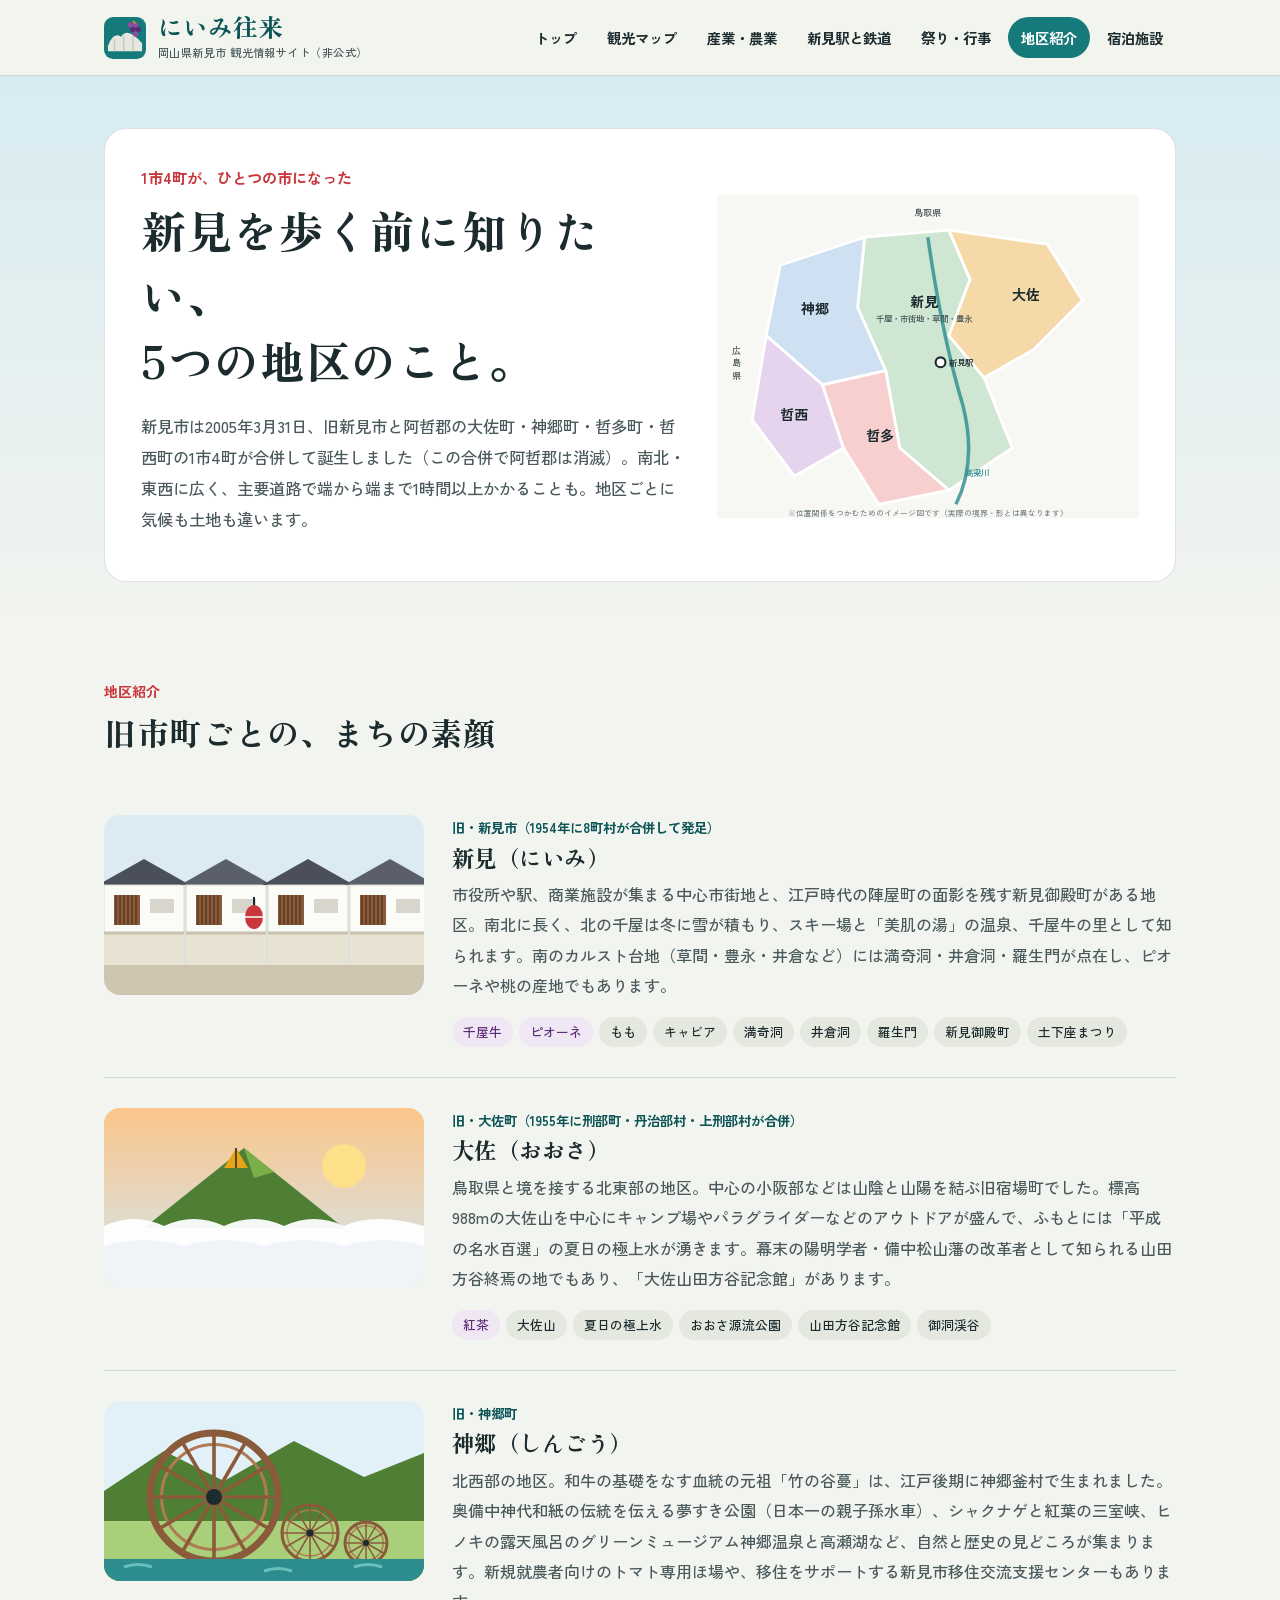
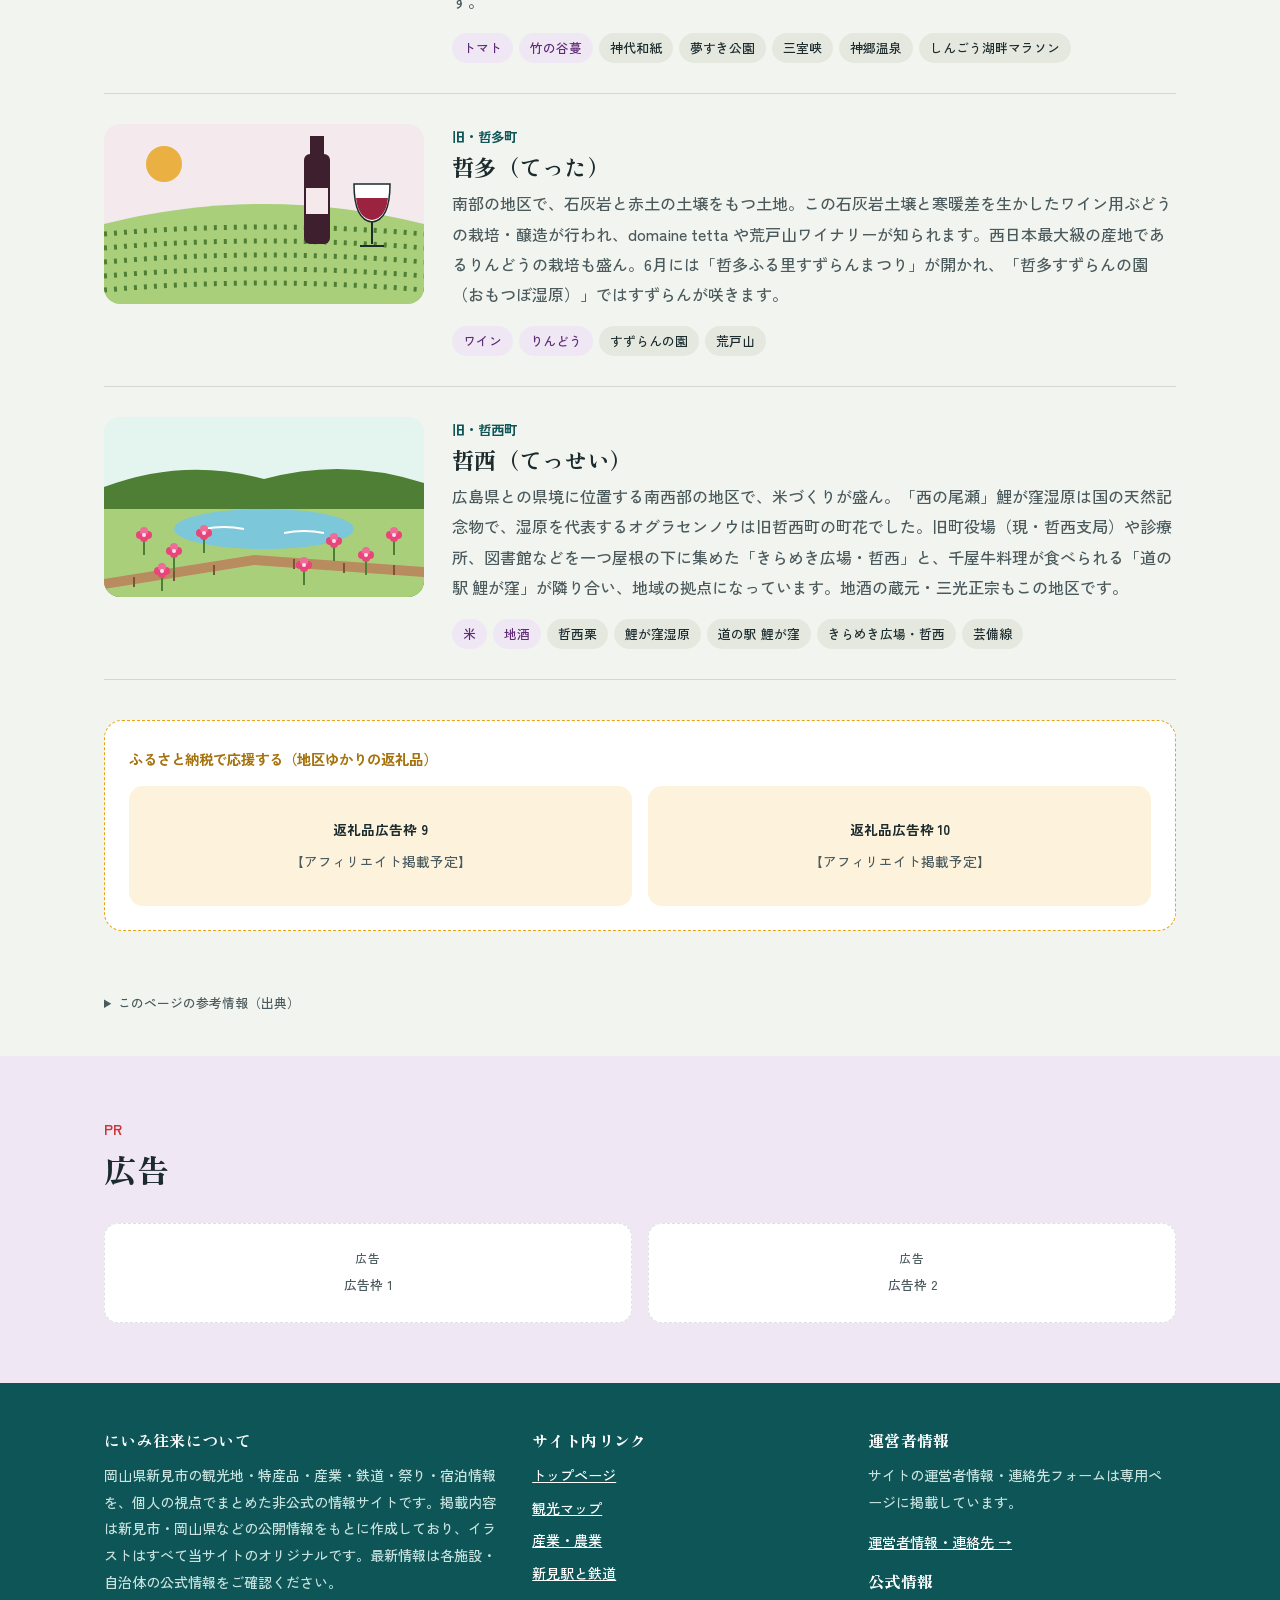
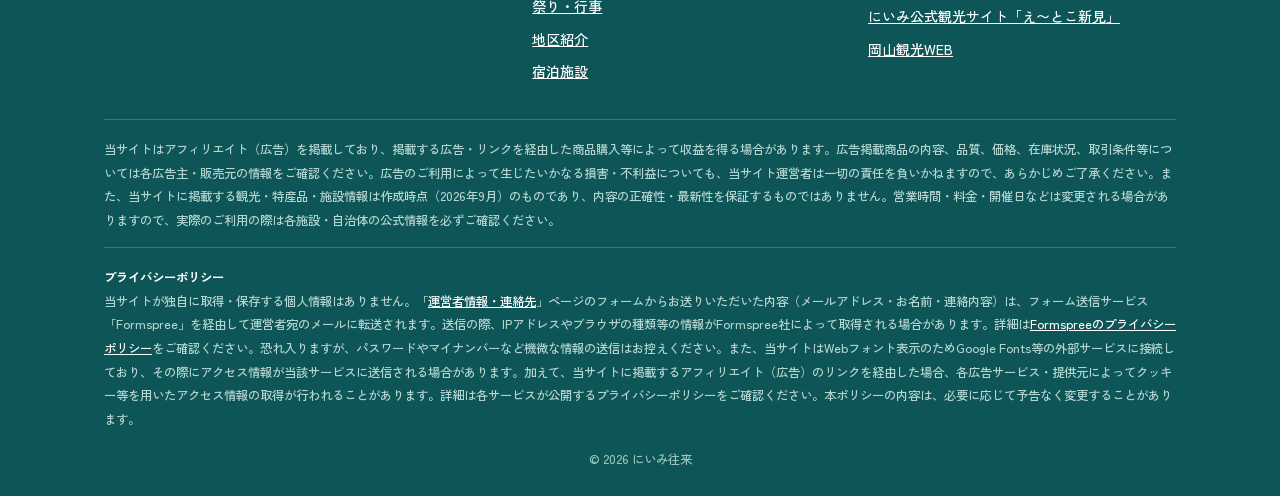
==== commit bb275d02: "Add files via upload" ====
--- a/areas.html
+++ b/areas.html
@@ -16,7 +16,7 @@
 <header class="site-header">
   <div class="wrap">
     <a class="brand" href="index.html"><svg class="brand-icon" aria-hidden="true" xmlns="http://www.w3.org/2000/svg" viewBox="0 0 64 64"><rect width="64" height="64" rx="14" fill="#16797A"/><path d="M6 44 Q14 22 26 30 Q36 14 58 40 V52 H6Z" fill="#E6E8E0"/><path d="M16 34 V52 M30 28 V52 M44 30 V52" stroke="#C4C8BB" stroke-width="2"/><circle cx="40" cy="12" r="4.2" fill="#8A4FA3"/><circle cx="48" cy="12" r="4.2" fill="#8A4FA3"/><circle cx="44" cy="19" r="4.2" fill="#5E2B74"/><circle cx="52" cy="19" r="4.2" fill="#5E2B74"/><circle cx="48" cy="26" r="4.2" fill="#8A4FA3"/><path d="M44 6 L48 10" stroke="#E8A317" stroke-width="2"/></svg><span><span class="brand-name">にいみ往来</span><span class="brand-sub">岡山県新見市 観光情報サイト（非公式）</span></span></a>
-    <nav class="main-nav" aria-label="サイト内メニュー"><a href="index.html">トップ</a><a href="sangyo.html">産業・農業</a><a href="eki.html">新見駅と鉄道</a><a href="matsuri.html">祭り・行事</a><a href="areas.html" class="active">地区紹介</a><a href="shukuhaku.html">宿泊施設</a></nav>
+    <nav class="main-nav" aria-label="サイト内メニュー"><a href="index.html">トップ</a><a href="chizu.html">観光マップ</a><a href="sangyo.html">産業・農業</a><a href="eki.html">新見駅と鉄道</a><a href="matsuri.html">祭り・行事</a><a href="areas.html" class="active">地区紹介</a><a href="shukuhaku.html">宿泊施設</a></nav>
   </div>
 </header>
 <main>
@@ -73,12 +73,12 @@
       </div>
       <div>
         <h4>サイト内リンク</h4>
-        <ul><li><a href="index.html">トップページ</a></li><li><a href="sangyo.html">産業・農業</a></li><li><a href="eki.html">新見駅と鉄道</a></li><li><a href="matsuri.html">祭り・行事</a></li><li><a href="areas.html">地区紹介</a></li><li><a href="shukuhaku.html">宿泊施設</a></li></ul>
+        <ul><li><a href="index.html">トップページ</a></li><li><a href="chizu.html">観光マップ</a></li><li><a href="sangyo.html">産業・農業</a></li><li><a href="eki.html">新見駅と鉄道</a></li><li><a href="matsuri.html">祭り・行事</a></li><li><a href="areas.html">地区紹介</a></li><li><a href="shukuhaku.html">宿泊施設</a></li></ul>
       </div>
       <div>
         <h4>運営者情報</h4>
-        <p>サイトの運営者情報・連絡先は専用ページに掲載しています。</p>
-        <ul><li><a href="unei.html">運営者情報・連絡先</a></li></ul>
+        <p>サイトの運営者情報・連絡先フォームは専用ページに掲載しています。</p>
+        <ul><li><a href="unei.html">運営者情報・連絡先 &rarr;</a></li></ul>
         <h4 style="margin-top:14px;">公式情報</h4>
         <ul>
           <li><a href="https://www.city.niimi.okayama.jp/kanko/" target="_blank" rel="noopener">にいみ公式観光サイト「え〜とこ新見」</a></li>
@@ -89,8 +89,22 @@
     <div class="disclaimer">
       当サイトはアフィリエイト（広告）を掲載しており、掲載する広告・リンクを経由した商品購入等によって収益を得る場合があります。広告掲載商品の内容、品質、価格、在庫状況、取引条件等については各広告主・販売元の情報をご確認ください。広告のご利用によって生じたいかなる損害・不利益についても、当サイト運営者は一切の責任を負いかねますので、あらかじめご了承ください。また、当サイトに掲載する観光・特産品・施設情報は作成時点（2026年9月）のものであり、内容の正確性・最新性を保証するものではありません。営業時間・料金・開催日などは変更される場合がありますので、実際のご利用の際は各施設・自治体の公式情報を必ずご確認ください。
     </div>
-    <p class="copyright">© にいみ往来（非公式ファンサイト）</p>
+    <div class="disclaimer" style="margin-top:14px;">
+      <strong style="color:#fff;">プライバシーポリシー</strong><br>
+      当サイトが独自に取得・保存する個人情報はありません。「<a href="unei.html">運営者情報・連絡先</a>」ページのフォームからお送りいただいた内容（メールアドレス・お名前・連絡内容）は、フォーム送信サービス「Formspree」を経由して運営者宛のメールに転送されます。送信の際、IPアドレスやブラウザの種類等の情報がFormspree社によって取得される場合があります。詳細は<a href="https://formspree.io/legal/privacy-policy/" target="_blank" rel="noopener noreferrer">Formspreeのプライバシーポリシー</a>をご確認ください。恐れ入りますが、パスワードやマイナンバーなど機微な情報の送信はお控えください。また、当サイトはWebフォント表示のためGoogle Fonts等の外部サービスに接続しており、その際にアクセス情報が当該サービスに送信される場合があります。加えて、当サイトに掲載するアフィリエイト（広告）のリンクを経由した場合、各広告サービス・提供元によってクッキー等を用いたアクセス情報の取得が行われることがあります。詳細は各サービスが公開するプライバシーポリシーをご確認ください。本ポリシーの内容は、必要に応じて予告なく変更することがあります。
+    </div>
+    <div class="copyright"><span id="copyright-text">© 2026 にいみ往来</span></div>
   </div>
 </footer>
+
+<script>
+(function(){
+  var startYear = 2026;
+  var currentYear = new Date().getFullYear();
+  var yearText = currentYear > startYear ? (startYear + '-' + currentYear) : String(startYear);
+  var el = document.getElementById('copyright-text');
+  if (el) { el.textContent = '© ' + yearText + ' にいみ往来'; }
+})();
+</script>
 </body>
 </html>
--- a/style.css
+++ b/style.css
@@ -227,8 +227,46 @@
 .disclaimer{border-top:1px solid rgba(255,255,255,.2); padding-top:18px; font-size:.78rem; color:#B5D5D1; line-height:1.9;}
 .copyright{margin-top:16px; font-size:.78rem; color:#9CC4BF; text-align:center;}
 
-/* ---------- operator page ---------- */
-.op-card{max-width:680px; margin:0 auto; background:#fff; border-radius:18px; padding:32px 30px; border:1px solid var(--line);}
+/* ---------- operator page（まにわ往来と同形式） ---------- */
+.op-card{max-width:640px; margin:0 auto; background:var(--river-deep); color:#E3F1EF; border-radius:18px; padding:32px 28px;}
+.op-card h1{color:#fff; font-size:1.4rem; margin-bottom:16px;}
+.op-card a{color:#fff;}
+.footer-op-table{width:100%; border-collapse:collapse; font-size:.9rem;}
+.footer-op-table th{text-align:left; color:#9CC4BF; font-weight:500; padding:6px 12px 6px 0; vertical-align:top; white-space:nowrap;}
+.footer-op-table td{padding:6px 0; color:#fff;}
+.footer-contact{margin-top:22px;}
+.footer-contact h5{color:#fff; font-size:1rem; margin:0 0 10px; font-family:'Zen Antique Soft',serif; font-weight:400;}
+.footer-contact label{display:block; font-size:.82rem; color:#C8E2DF; margin-bottom:12px;}
+.footer-contact input, .footer-contact textarea{display:block; width:100%; margin-top:4px; padding:9px 11px; border-radius:8px; border:1px solid rgba(255,255,255,.3); background:rgba(255,255,255,.08); color:#fff; font-family:inherit; font-size:.9rem;}
+.footer-contact textarea{min-height:90px; resize:vertical;}
+.footer-contact input:focus, .footer-contact textarea:focus{outline:2px solid var(--gold); outline-offset:1px;}
+.footer-contact button{margin-top:2px; padding:10px 26px; border-radius:999px; border:none; background:var(--gold); color:var(--ink); font-weight:700; font-size:.9rem; cursor:pointer; font-family:inherit;}
+.footer-contact button:hover{background:#F2B93A;}
+.fs-privacy-link{display:block; margin-top:12px; font-size:.74rem; line-height:1.7; color:#9CC4BF;}
+
+/* ---------- map page ---------- */
+.map-filters{display:flex; flex-wrap:wrap; gap:8px; margin-bottom:14px;}
+.f-btn{display:inline-flex; align-items:center; gap:8px; padding:7px 14px; border-radius:999px; border:1px solid var(--line); background:#fff; font:inherit; font-size:.85rem; font-weight:700; color:var(--ink); cursor:pointer;}
+.f-btn[aria-pressed="false"]{opacity:.45; text-decoration:line-through;}
+.f-btn .dot{width:12px; height:12px; border-radius:50%; display:inline-block;}
+.map-box{height:clamp(420px,62vh,640px); border-radius:18px; border:1px solid var(--line); overflow:hidden; background:var(--limestone-deep); z-index:1;}
+.map-note{font-size:.78rem; color:var(--ink-sub); margin-top:8px;}
+.map-fallback{padding:40px 20px; text-align:center; color:var(--ink-sub);}
+.pin{background:none; border:none;}
+.pin-dot{display:flex; align-items:center; justify-content:center; width:28px; height:28px; border-radius:50%; color:#fff; font-weight:700; font-size:13px; border:3px solid #fff; box-shadow:0 1px 4px rgba(0,0,0,.35); font-family:'Zen Kaku Gothic New',sans-serif;}
+.pin-dot.big{width:34px; height:34px; font-size:15px;}
+.pop strong{display:block; font-size:1rem; margin-bottom:2px;}
+.pop span{font-size:.75rem; color:var(--ink-sub);}
+.pop p{margin:6px 0 0; font-size:.82rem; line-height:1.6;}
+.pop .pn{color:var(--maple);}
+.pop a{display:inline-block; margin-top:8px; font-weight:700;}
+.schem-wrap{background:#fff; border-radius:18px; border:1px solid var(--line); padding:10px; overflow-x:auto;}
+.schem{min-width:560px; width:100%; height:auto;}
+table.access td{font-size:.86rem;}
+table.access th small{font-weight:500; color:var(--ink-sub);}
+.num{display:inline-flex; align-items:center; justify-content:center; width:22px; height:22px; border-radius:50%; color:#fff; font-size:.75rem; margin-right:6px;}
+table.access tr:first-child th{background:var(--river); color:#fff;}
+table.access th{white-space:normal; min-width:150px;}
 
 @media (max-width:820px){
   .hero-copy{margin:-50px 12px 0; padding:24px 22px;}
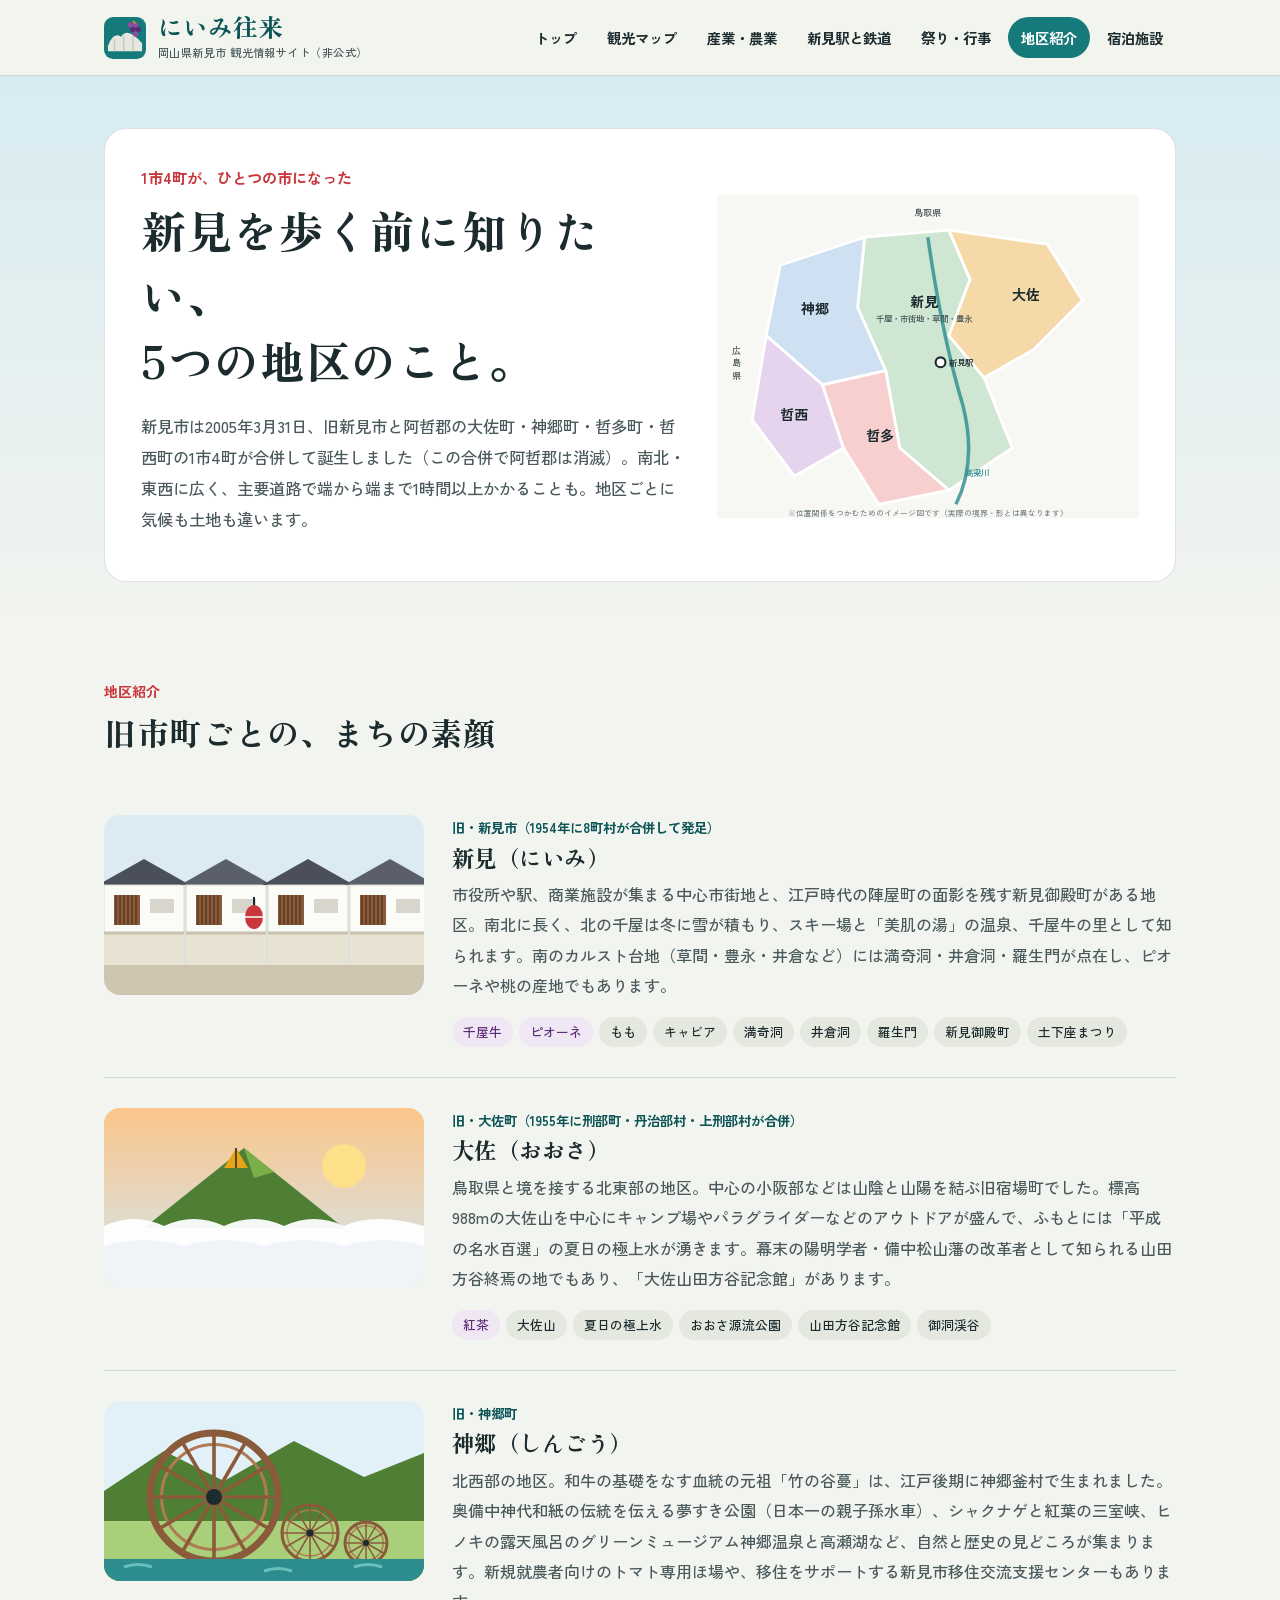
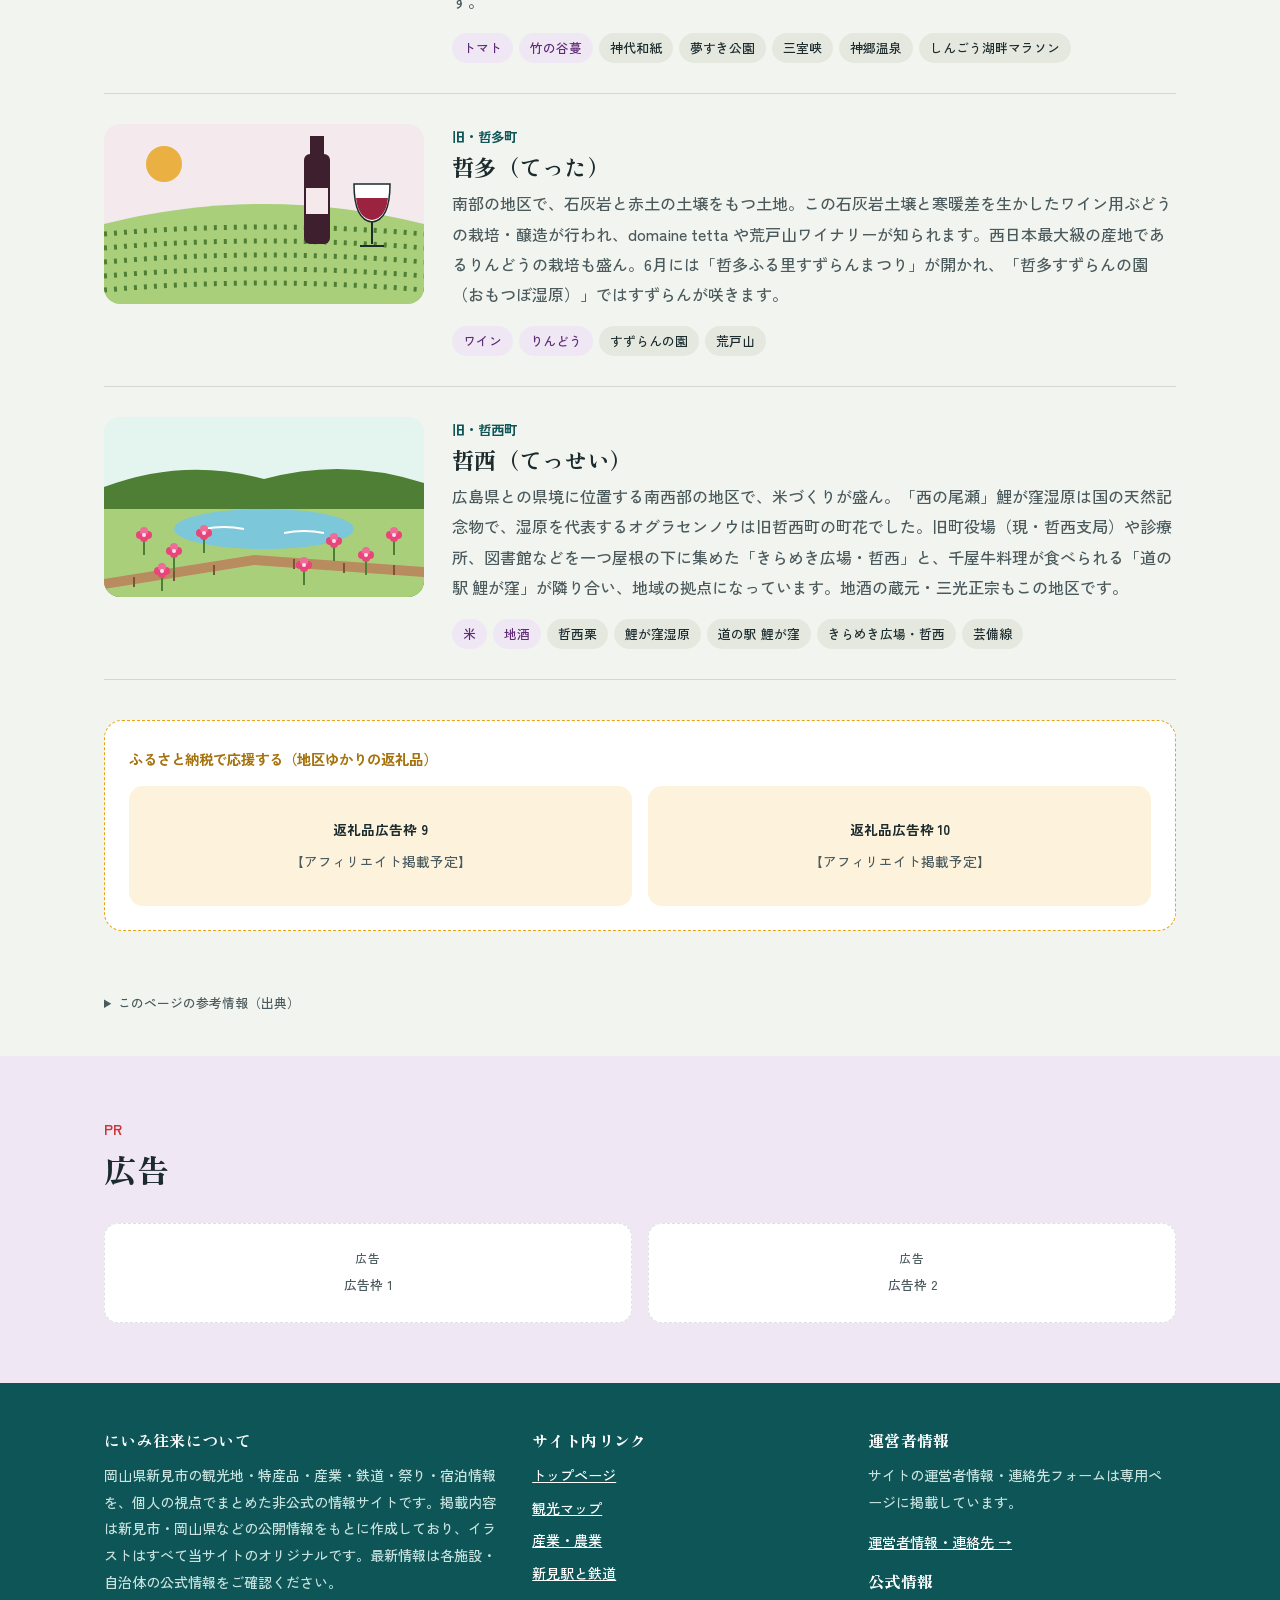
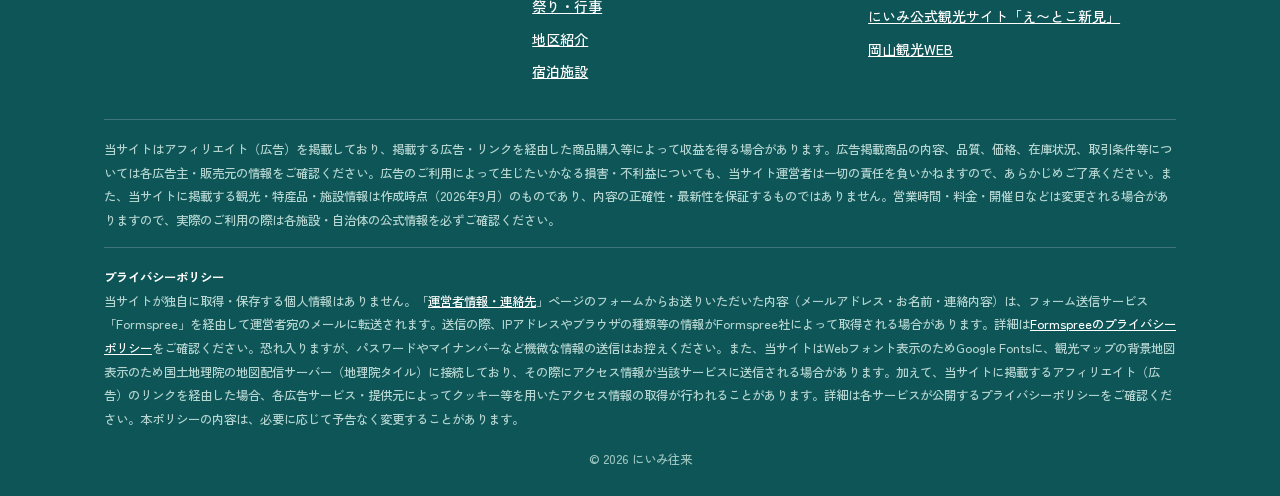
==== commit 1860e54c: "Add files via upload" ====
--- a/areas.html
+++ b/areas.html
@@ -91,7 +91,7 @@
     </div>
     <div class="disclaimer" style="margin-top:14px;">
       <strong style="color:#fff;">プライバシーポリシー</strong><br>
-      当サイトが独自に取得・保存する個人情報はありません。「<a href="unei.html">運営者情報・連絡先</a>」ページのフォームからお送りいただいた内容（メールアドレス・お名前・連絡内容）は、フォーム送信サービス「Formspree」を経由して運営者宛のメールに転送されます。送信の際、IPアドレスやブラウザの種類等の情報がFormspree社によって取得される場合があります。詳細は<a href="https://formspree.io/legal/privacy-policy/" target="_blank" rel="noopener noreferrer">Formspreeのプライバシーポリシー</a>をご確認ください。恐れ入りますが、パスワードやマイナンバーなど機微な情報の送信はお控えください。また、当サイトはWebフォント表示のためGoogle Fonts等の外部サービスに接続しており、その際にアクセス情報が当該サービスに送信される場合があります。加えて、当サイトに掲載するアフィリエイト（広告）のリンクを経由した場合、各広告サービス・提供元によってクッキー等を用いたアクセス情報の取得が行われることがあります。詳細は各サービスが公開するプライバシーポリシーをご確認ください。本ポリシーの内容は、必要に応じて予告なく変更することがあります。
+      当サイトが独自に取得・保存する個人情報はありません。「<a href="unei.html">運営者情報・連絡先</a>」ページのフォームからお送りいただいた内容（メールアドレス・お名前・連絡内容）は、フォーム送信サービス「Formspree」を経由して運営者宛のメールに転送されます。送信の際、IPアドレスやブラウザの種類等の情報がFormspree社によって取得される場合があります。詳細は<a href="https://formspree.io/legal/privacy-policy/" target="_blank" rel="noopener noreferrer">Formspreeのプライバシーポリシー</a>をご確認ください。恐れ入りますが、パスワードやマイナンバーなど機微な情報の送信はお控えください。また、当サイトはWebフォント表示のためGoogle Fontsに、観光マップの背景地図表示のため国土地理院の地図配信サーバー（地理院タイル）に接続しており、その際にアクセス情報が当該サービスに送信される場合があります。加えて、当サイトに掲載するアフィリエイト（広告）のリンクを経由した場合、各広告サービス・提供元によってクッキー等を用いたアクセス情報の取得が行われることがあります。詳細は各サービスが公開するプライバシーポリシーをご確認ください。本ポリシーの内容は、必要に応じて予告なく変更することがあります。
     </div>
     <div class="copyright"><span id="copyright-text">© 2026 にいみ往来</span></div>
   </div>
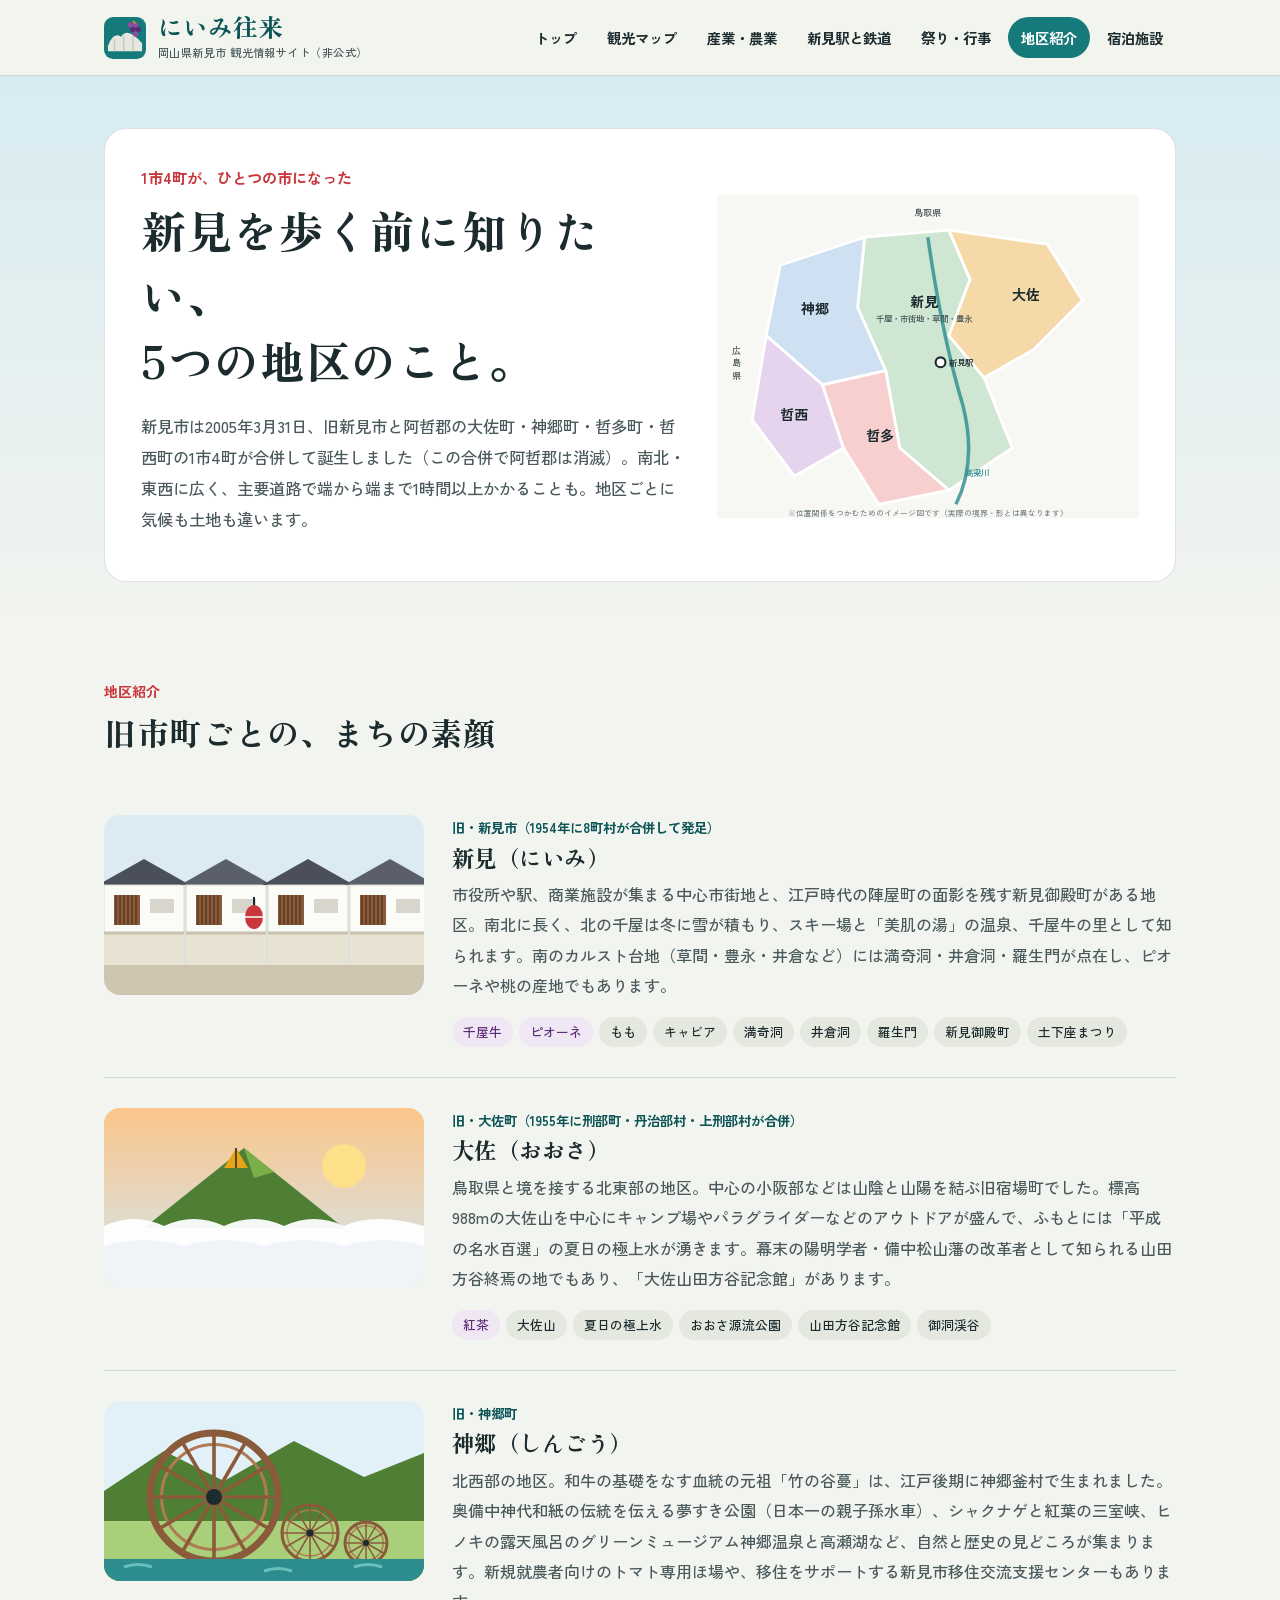
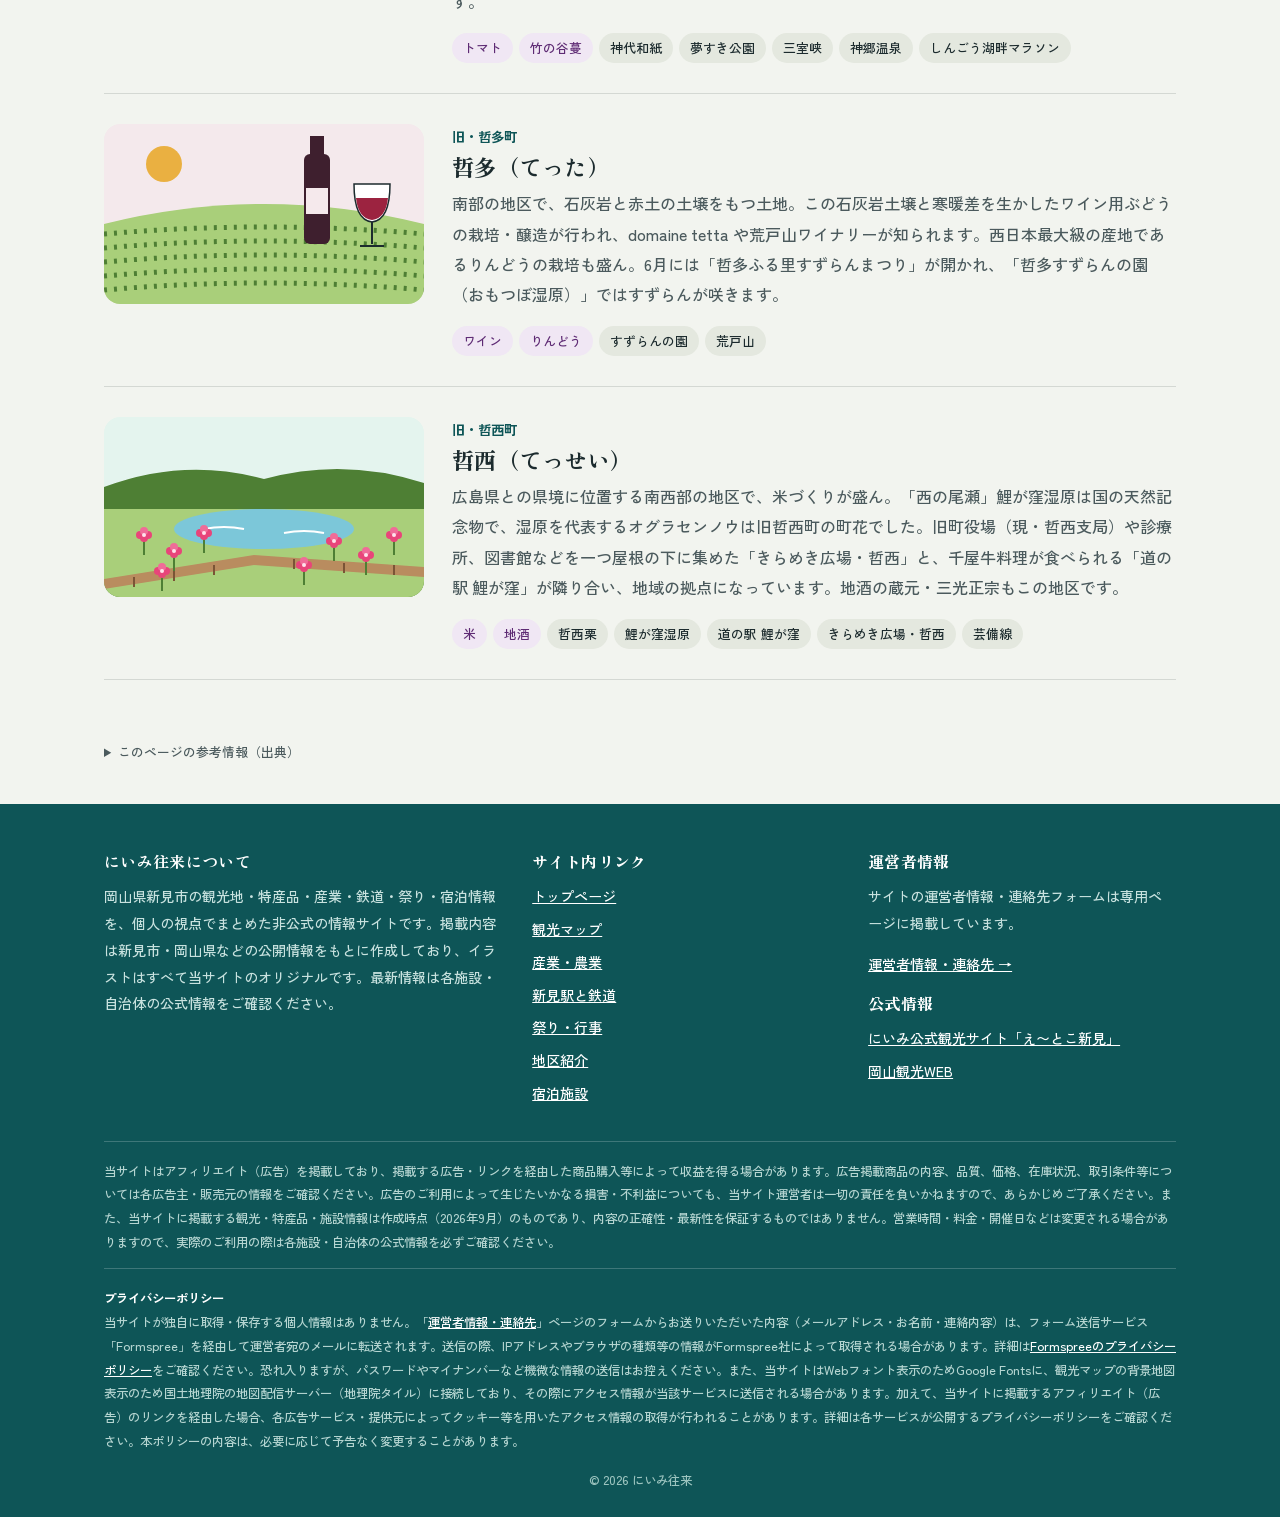
==== commit e0c4a725: "Add files via upload" ====
--- a/areas.html
+++ b/areas.html
@@ -38,13 +38,11 @@
     <div class="area-block"><svg class="art" viewBox="0 0 320 180" role="img" aria-label="石灰岩土壌のぶどう畑とワインのイラスト" xmlns="http://www.w3.org/2000/svg" preserveAspectRatio="xMidYMid slice"><rect width="320" height="180" fill="#F4E9EC"/><path d="M0 100 Q160 60 320 100 V180 H0Z" fill="#A9CF7A"/><path d="M0 110 Q160 96 320 110" stroke="#4E7F34" stroke-width="5" stroke-dasharray="3 7" fill="none"/><path d="M0 124 Q160 110 320 124" stroke="#4E7F34" stroke-width="5" stroke-dasharray="3 7" fill="none"/><path d="M0 138 Q160 124 320 138" stroke="#4E7F34" stroke-width="5" stroke-dasharray="3 7" fill="none"/><path d="M0 152 Q160 138 320 152" stroke="#4E7F34" stroke-width="5" stroke-dasharray="3 7" fill="none"/><path d="M0 166 Q160 152 320 166" stroke="#4E7F34" stroke-width="5" stroke-dasharray="3 7" fill="none"/><rect x="200" y="30" width="26" height="90" rx="6" fill="#3E1F2E"/><rect x="206" y="12" width="14" height="24" fill="#3E1F2E"/><rect x="202" y="64" width="22" height="26" fill="#F5E9EC"/><path d="M250 60 H286 Q286 96 268 98 Q250 96 250 60Z" fill="#fff" stroke="#1C2B2E" stroke-width="1.5"/><path d="M252 74 H284 Q282 94 268 96 Q254 94 252 74Z" fill="#9C2340"/><path d="M268 98 V120 M256 122 H280" stroke="#1C2B2E" stroke-width="2"/><circle cx="60" cy="40" r="18" fill="#E8A317" opacity=".8"/></svg><div><span class="old-name">旧・哲多町</span><h3>哲多（てった）</h3><p>南部の地区で、石灰岩と赤土の土壌をもつ土地。この石灰岩土壌と寒暖差を生かしたワイン用ぶどうの栽培・醸造が行われ、domaine tetta や荒戸山ワイナリーが知られます。西日本最大級の産地であるりんどうの栽培も盛ん。6月には「哲多ふる里すずらんまつり」が開かれ、「哲多すずらんの園（おもつぼ湿原）」ではすずらんが咲きます。</p><div class="chips"><span class="hot">ワイン</span><span class="hot">りんどう</span><span class="">すずらんの園</span><span class="">荒戸山</span></div></div></div>
     <div class="area-block"><svg class="art" viewBox="0 0 320 180" role="img" aria-label="鯉が窪湿原の木道とオグラセンノウのイラスト" xmlns="http://www.w3.org/2000/svg" preserveAspectRatio="xMidYMid slice"><rect width="320" height="180" fill="#E4F4EE"/><path d="M0 70 Q80 40 160 62 Q240 40 320 66 V180 H0Z" fill="#4E7F34"/><path d="M0 92 H320 V180 H0Z" fill="#A9CF7A"/><ellipse cx="160" cy="112" rx="90" ry="20" fill="#7CC7D9"/><path d="M100 112 q20 -4 40 0 M180 116 q20 -4 40 0" stroke="#fff" stroke-width="2" fill="none"/><path d="M0 162 L150 138 L320 150 L320 160 L150 148 L0 172Z" fill="#B98C5F"/><path d="M30 160 V170 M70 154 V164 M110 148 V158 M190 142 V152 M240 146 V156 M290 148 V158" stroke="#7A5436" stroke-width="2"/><g transform="translate(40 120)"><path d="M0 0 V18" stroke="#4E7F34" stroke-width="2"/><circle cx="-4" cy="-2" r="4" fill="#E8457A"/><circle cx="4" cy="-2" r="4" fill="#E8457A"/><circle cx="0" cy="-6" r="4" fill="#F06C98"/><circle cx="0" cy="1" r="4" fill="#E8457A"/><circle cx="0" cy="-2" r="2" fill="#FFE3EC"/></g><g transform="translate(70 136)"><path d="M0 0 V18" stroke="#4E7F34" stroke-width="2"/><circle cx="-4" cy="-2" r="4" fill="#E8457A"/><circle cx="4" cy="-2" r="4" fill="#E8457A"/><circle cx="0" cy="-6" r="4" fill="#F06C98"/><circle cx="0" cy="1" r="4" fill="#E8457A"/><circle cx="0" cy="-2" r="2" fill="#FFE3EC"/></g><g transform="translate(100 118)"><path d="M0 0 V18" stroke="#4E7F34" stroke-width="2"/><circle cx="-4" cy="-2" r="4" fill="#E8457A"/><circle cx="4" cy="-2" r="4" fill="#E8457A"/><circle cx="0" cy="-6" r="4" fill="#F06C98"/><circle cx="0" cy="1" r="4" fill="#E8457A"/><circle cx="0" cy="-2" r="2" fill="#FFE3EC"/></g><g transform="translate(230 126)"><path d="M0 0 V18" stroke="#4E7F34" stroke-width="2"/><circle cx="-4" cy="-2" r="4" fill="#E8457A"/><circle cx="4" cy="-2" r="4" fill="#E8457A"/><circle cx="0" cy="-6" r="4" fill="#F06C98"/><circle cx="0" cy="1" r="4" fill="#E8457A"/><circle cx="0" cy="-2" r="2" fill="#FFE3EC"/></g><g transform="translate(262 140)"><path d="M0 0 V18" stroke="#4E7F34" stroke-width="2"/><circle cx="-4" cy="-2" r="4" fill="#E8457A"/><circle cx="4" cy="-2" r="4" fill="#E8457A"/><circle cx="0" cy="-6" r="4" fill="#F06C98"/><circle cx="0" cy="1" r="4" fill="#E8457A"/><circle cx="0" cy="-2" r="2" fill="#FFE3EC"/></g><g transform="translate(290 120)"><path d="M0 0 V18" stroke="#4E7F34" stroke-width="2"/><circle cx="-4" cy="-2" r="4" fill="#E8457A"/><circle cx="4" cy="-2" r="4" fill="#E8457A"/><circle cx="0" cy="-6" r="4" fill="#F06C98"/><circle cx="0" cy="1" r="4" fill="#E8457A"/><circle cx="0" cy="-2" r="2" fill="#FFE3EC"/></g><g transform="translate(200 150)"><path d="M0 0 V18" stroke="#4E7F34" stroke-width="2"/><circle cx="-4" cy="-2" r="4" fill="#E8457A"/><circle cx="4" cy="-2" r="4" fill="#E8457A"/><circle cx="0" cy="-6" r="4" fill="#F06C98"/><circle cx="0" cy="1" r="4" fill="#E8457A"/><circle cx="0" cy="-2" r="2" fill="#FFE3EC"/></g><g transform="translate(58 156)"><path d="M0 0 V18" stroke="#4E7F34" stroke-width="2"/><circle cx="-4" cy="-2" r="4" fill="#E8457A"/><circle cx="4" cy="-2" r="4" fill="#E8457A"/><circle cx="0" cy="-6" r="4" fill="#F06C98"/><circle cx="0" cy="1" r="4" fill="#E8457A"/><circle cx="0" cy="-2" r="2" fill="#FFE3EC"/></g></svg><div><span class="old-name">旧・哲西町</span><h3>哲西（てっせい）</h3><p>広島県との県境に位置する南西部の地区で、米づくりが盛ん。「西の尾瀬」鯉が窪湿原は国の天然記念物で、湿原を代表するオグラセンノウは旧哲西町の町花でした。旧町役場（現・哲西支局）や診療所、図書館などを一つ屋根の下に集めた「きらめき広場・哲西」と、千屋牛料理が食べられる「道の駅 鯉が窪」が隣り合い、地域の拠点になっています。地酒の蔵元・三光正宗もこの地区です。</p><div class="chips"><span class="hot">米</span><span class="hot">地酒</span><span class="">哲西栗</span><span class="">鯉が窪湿原</span><span class="">道の駅 鯉が窪</span><span class="">きらめき広場・哲西</span><span class="">芸備線</span></div></div></div>
     
-    <div class="furusato-block">
+    <div class="furusato-block" hidden>
       <span class="furusato-label">ふるさと納税で応援する（地区ゆかりの返礼品）</span>
       <div class="furusato-grid">
-        <!-- ふるさと納税アフィリエイト広告9 ここに挿入 -->
-        <div class="furusato-slot"><span class="slot-title">返礼品広告枠 9</span><span>【アフィリエイト掲載予定】</span></div>
-        <!-- ふるさと納税アフィリエイト広告10 ここに挿入 -->
-        <div class="furusato-slot"><span class="slot-title">返礼品広告枠 10</span><span>【アフィリエイト掲載予定】</span></div>
+        <!-- ふるさと納税アフィリエイト広告（シートの枠ID: furusato4） -->
+        <div class="furusato-slot" data-ad-slot="furusato4" hidden><span class="ad-label">広告</span><div class="ad-body"></div></div>
       </div>
     </div>
   </div>
@@ -52,14 +50,15 @@
 <div class="sources wrap" style="padding-bottom:40px;"><details><summary>このページの参考情報（出典）</summary><ul><li><a href="https://nimmi.jp/main190405/" target="_blank" rel="noopener">にいみってどんなところ？ 5つのエリア（ニミログ）</a></li><li><a href="https://ja.wikipedia.org/wiki/%E6%96%B0%E8%A6%8B%E5%B8%82" target="_blank" rel="noopener">新見市（Wikipedia）</a></li><li><a href="https://ja.wikipedia.org/wiki/%E5%A4%A7%E4%BD%90%E7%94%BA" target="_blank" rel="noopener">大佐町（Wikipedia）</a></li><li><a href="https://kotobank.jp/word/%E5%A4%A7%E4%BD%90%E5%B1%B1-39230" target="_blank" rel="noopener">大佐山（コトバンク）</a></li><li><a href="https://ja.wikipedia.org/wiki/%E7%AB%B9%E3%81%AE%E8%B0%B7%E8%94%93" target="_blank" rel="noopener">竹の谷蔓（Wikipedia）</a></li><li><a href="https://nihonwine.jp/winery_intro/tetta/" target="_blank" rel="noopener">domaine tetta（日本ワイン）</a></li><li><a href="https://4travel.jp/travelogue/10692525" target="_blank" rel="noopener">鯉が窪湿原（フォートラベル旅行記）</a></li></ul></details></div>
 </main>
 <!-- ===================== アフィリエイト広告（下部・2枠横並び） ===================== -->
-<section class="section tint-pione">
+<section class="section tint-pione" hidden>
   <div class="wrap">
     <div class="section-head"><span class="tag">PR</span><h2>広告</h2></div>
     <div class="ad-row">
-      <!-- アフィリエイト広告1 ここに挿入してください -->
-      <div class="ad-slot"><span class="ad-label">広告</span><span class="ad-note">広告枠 1</span></div>
-      <!-- アフィリエイト広告2 ここに挿入してください -->
-      <div class="ad-slot"><span class="ad-label">広告</span><span class="ad-note">広告枠 2</span></div>
+      <!-- アフィリエイト広告6（シートの枠ID: ad6） -->
+      <div class="ad-slot" data-ad-slot="ad6" hidden>
+        <span class="ad-label">広告</span>
+        <div class="ad-body"></div>
+      </div>
     </div>
   </div>
 </section>
@@ -106,5 +105,6 @@
   if (el) { el.textContent = '© ' + yearText + ' にいみ往来'; }
 })();
 </script>
+<script src="ads.js" defer></script>
 </body>
 </html>
--- a/style.css
+++ b/style.css
@@ -279,3 +279,10 @@
   .event.highlight .ev-icon{width:72px; height:72px;}
   .brand-name{font-size:1.3rem;}
 }
+
+/* ---------- 広告表示（ads.js 用） ---------- */
+[hidden]{display:none !important;}
+.ad-body{text-align:center; width:100%;}
+.ad-body img{max-width:100%; height:auto;}
+.ad-slot[data-rendered]{border-style:solid;}
+.furusato-slot .ad-label{font-size:.72rem; letter-spacing:.05em; color:var(--ink-sub); margin-bottom:6px;}
